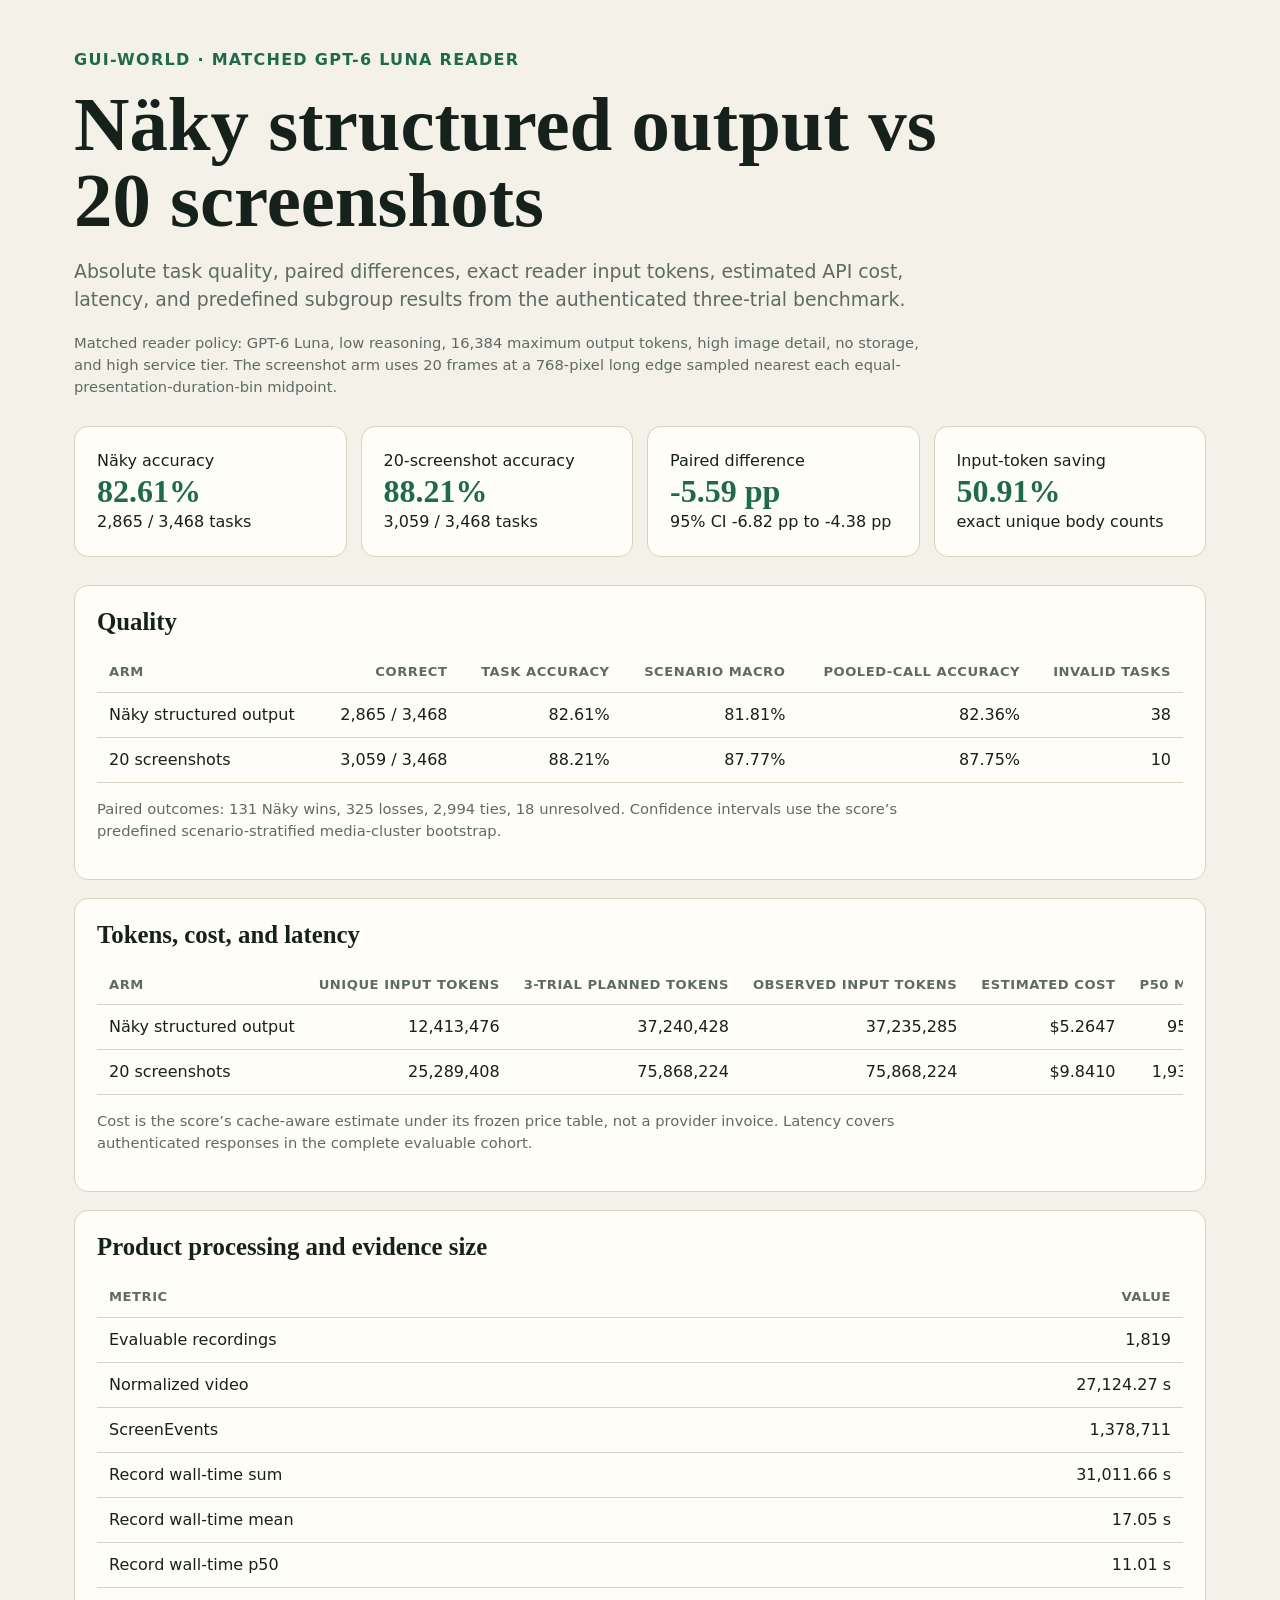
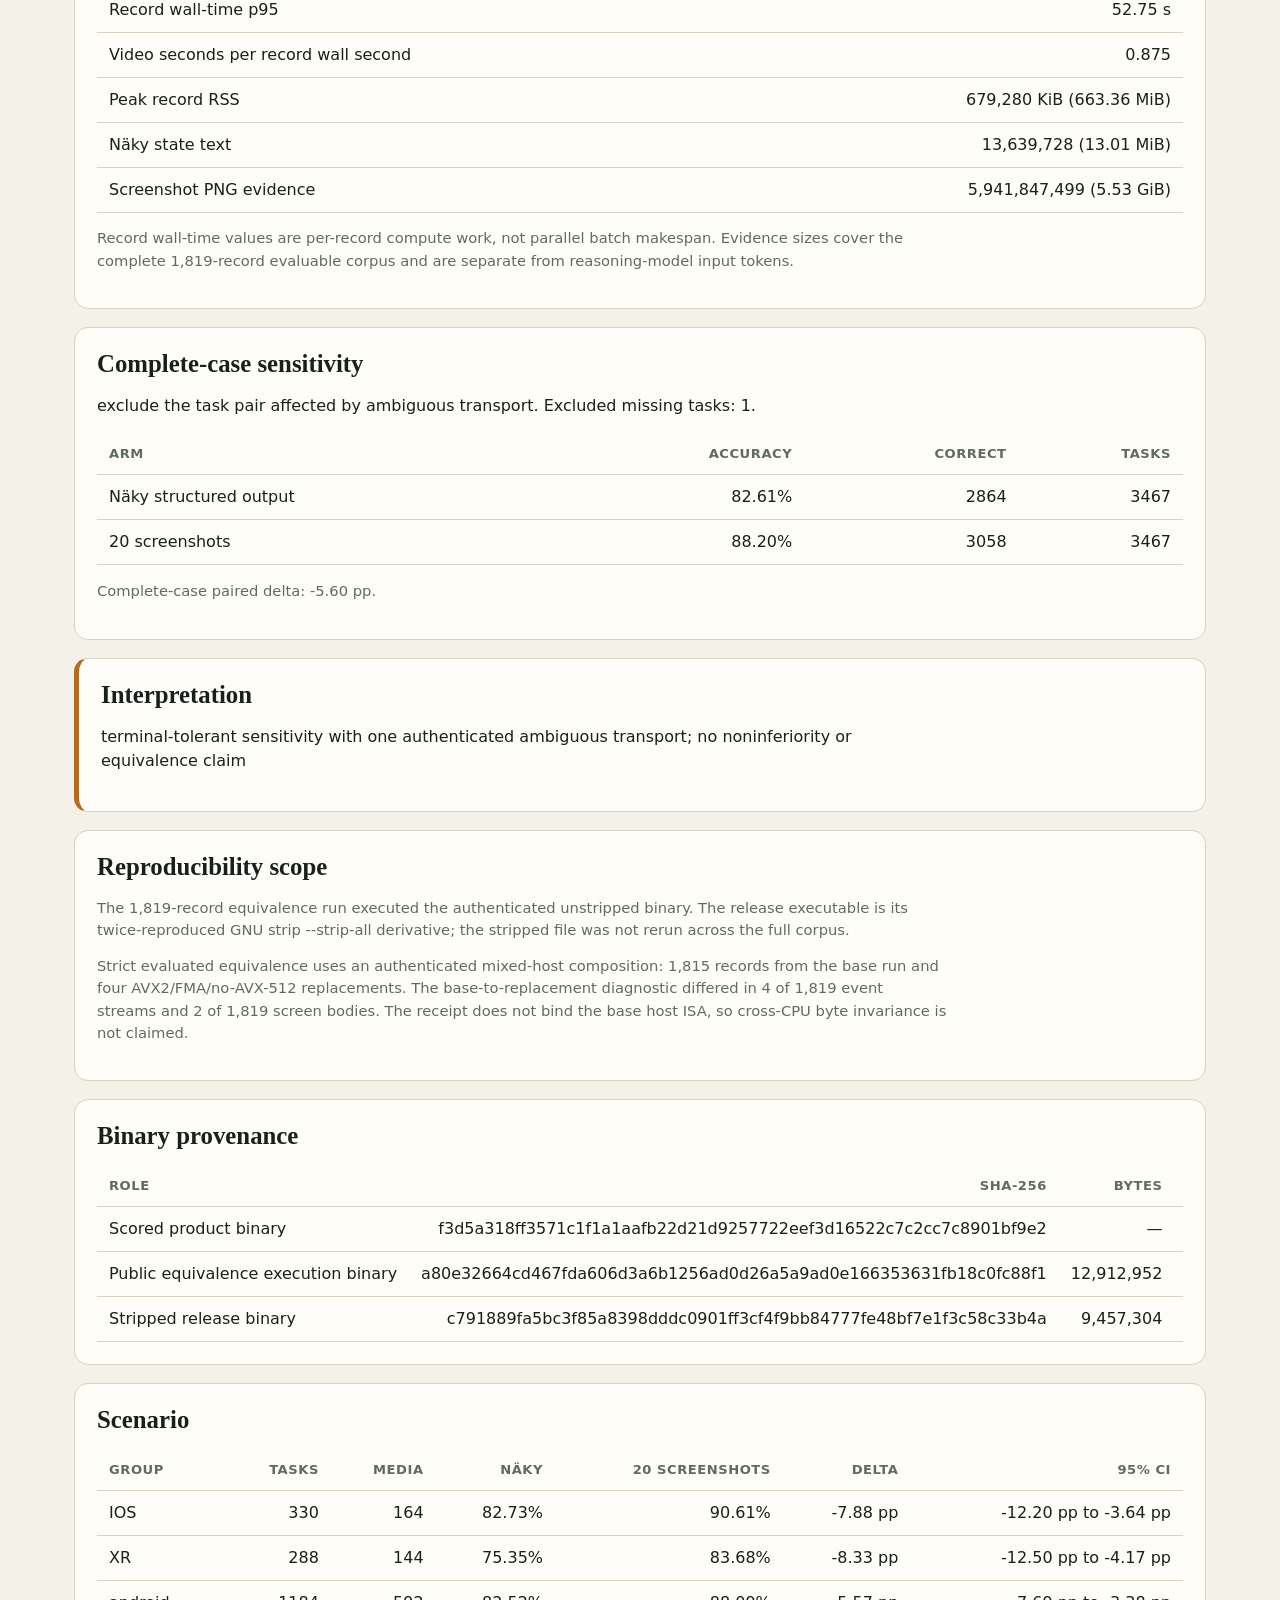
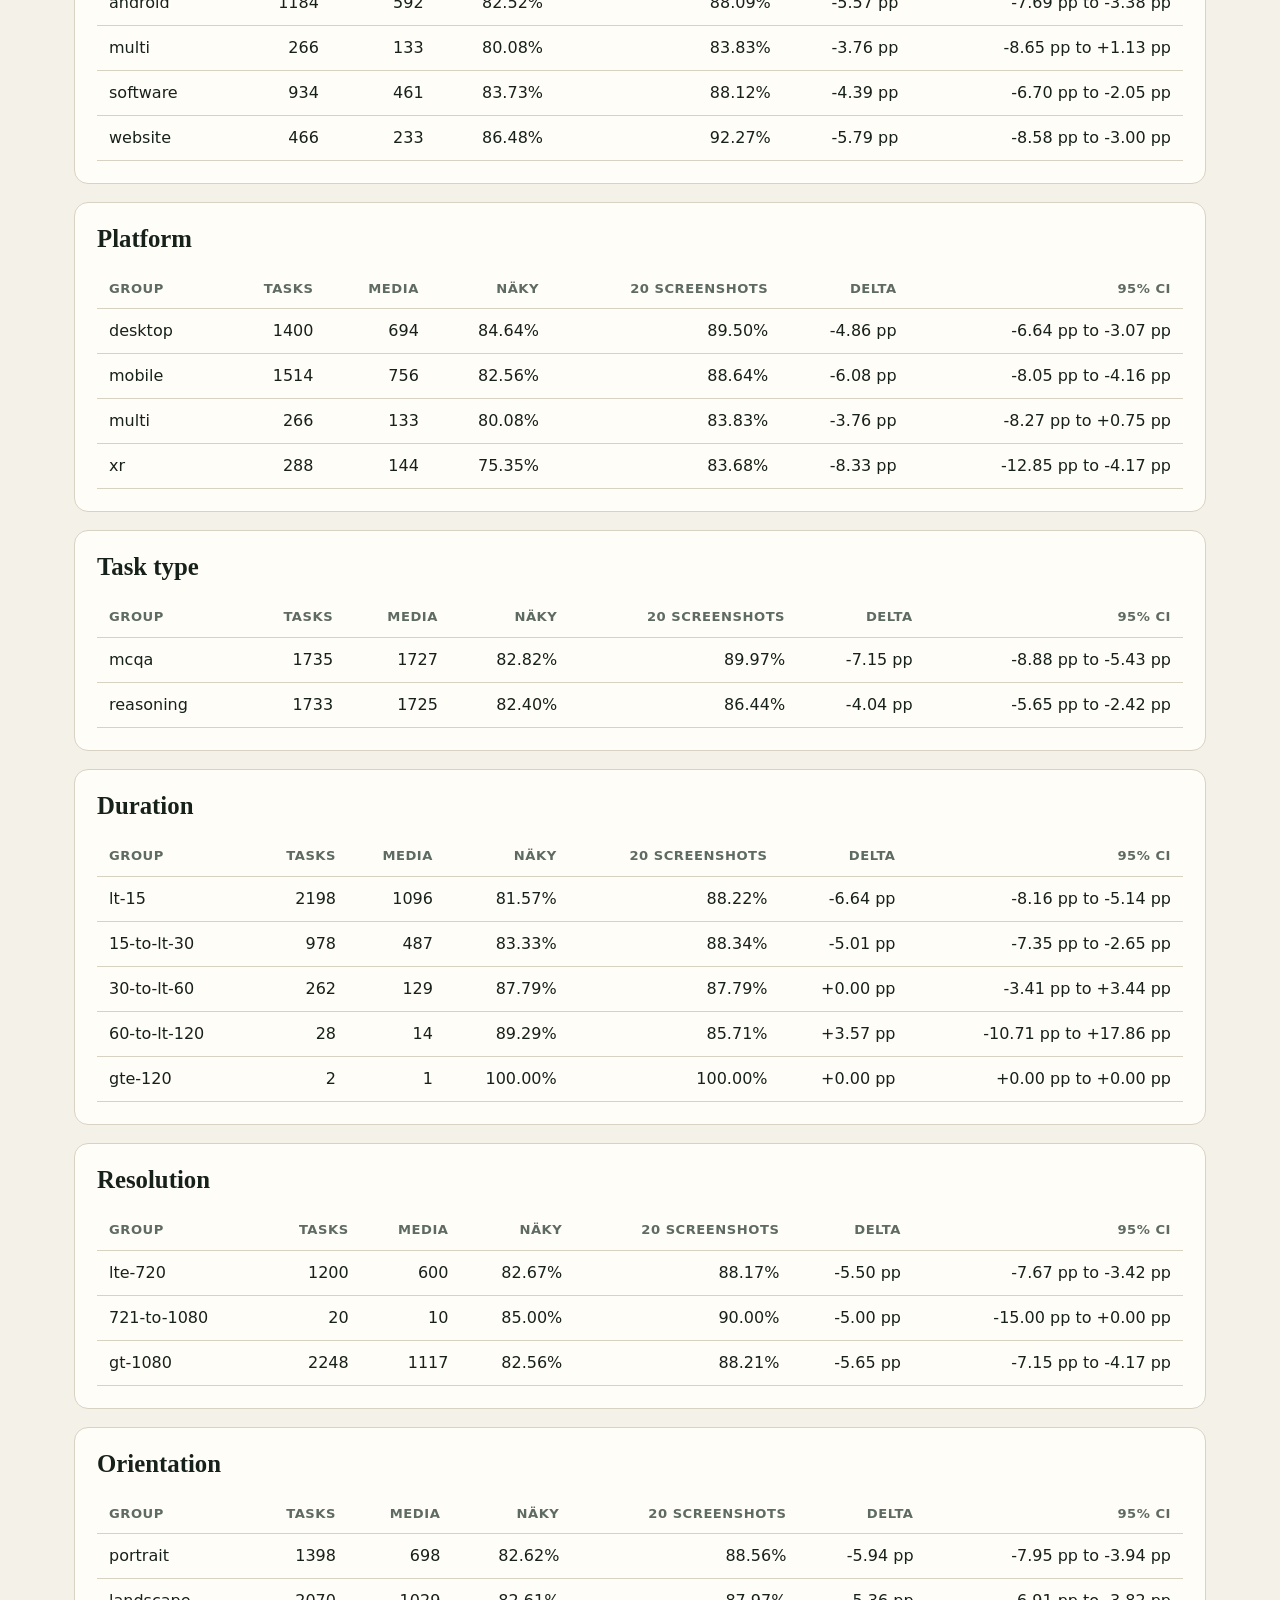
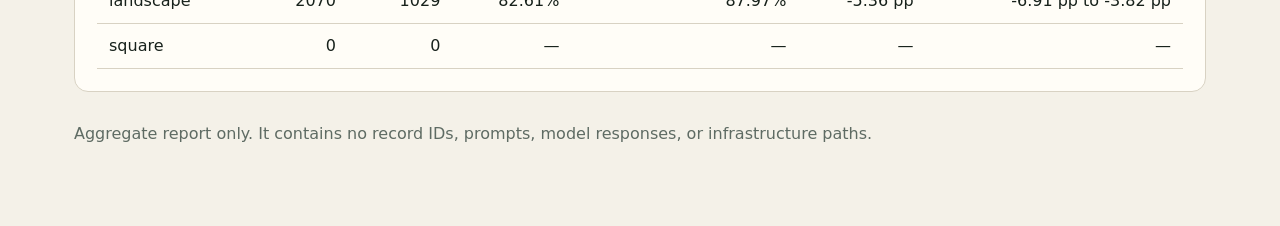
==== index.html @ df752c6a "Release Näky v0.1.0" ====
<!doctype html>
<html lang="en">
  <head>
    <meta charset="utf-8">
    <meta name="viewport" content="width=device-width, initial-scale=1">
    <meta http-equiv="refresh" content="0; url=evals/gui-world.html">
    <link rel="canonical" href="evals/gui-world.html">
    <title>Näky evaluation</title>
  </head>
  <body>
    <p><a href="evals/gui-world.html">Open the Näky evaluation comparison.</a></p>
  </body>
</html>
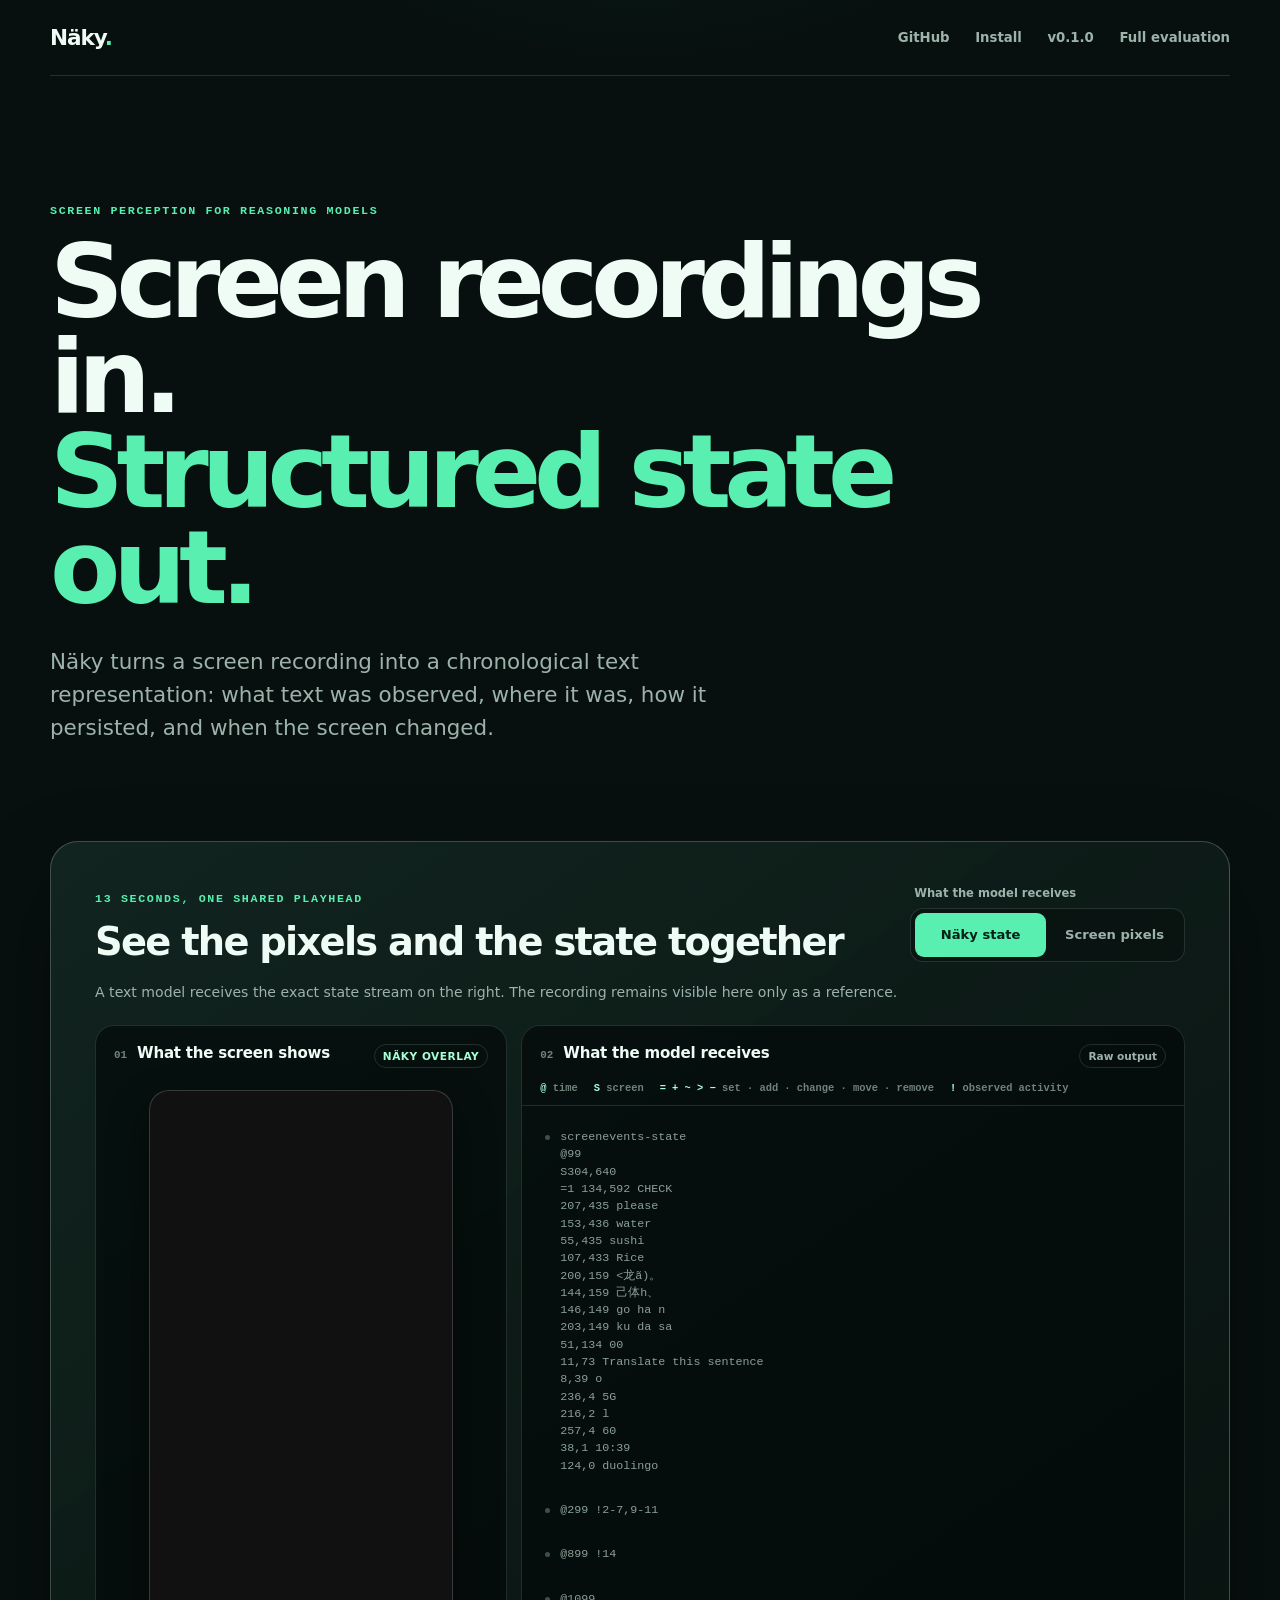
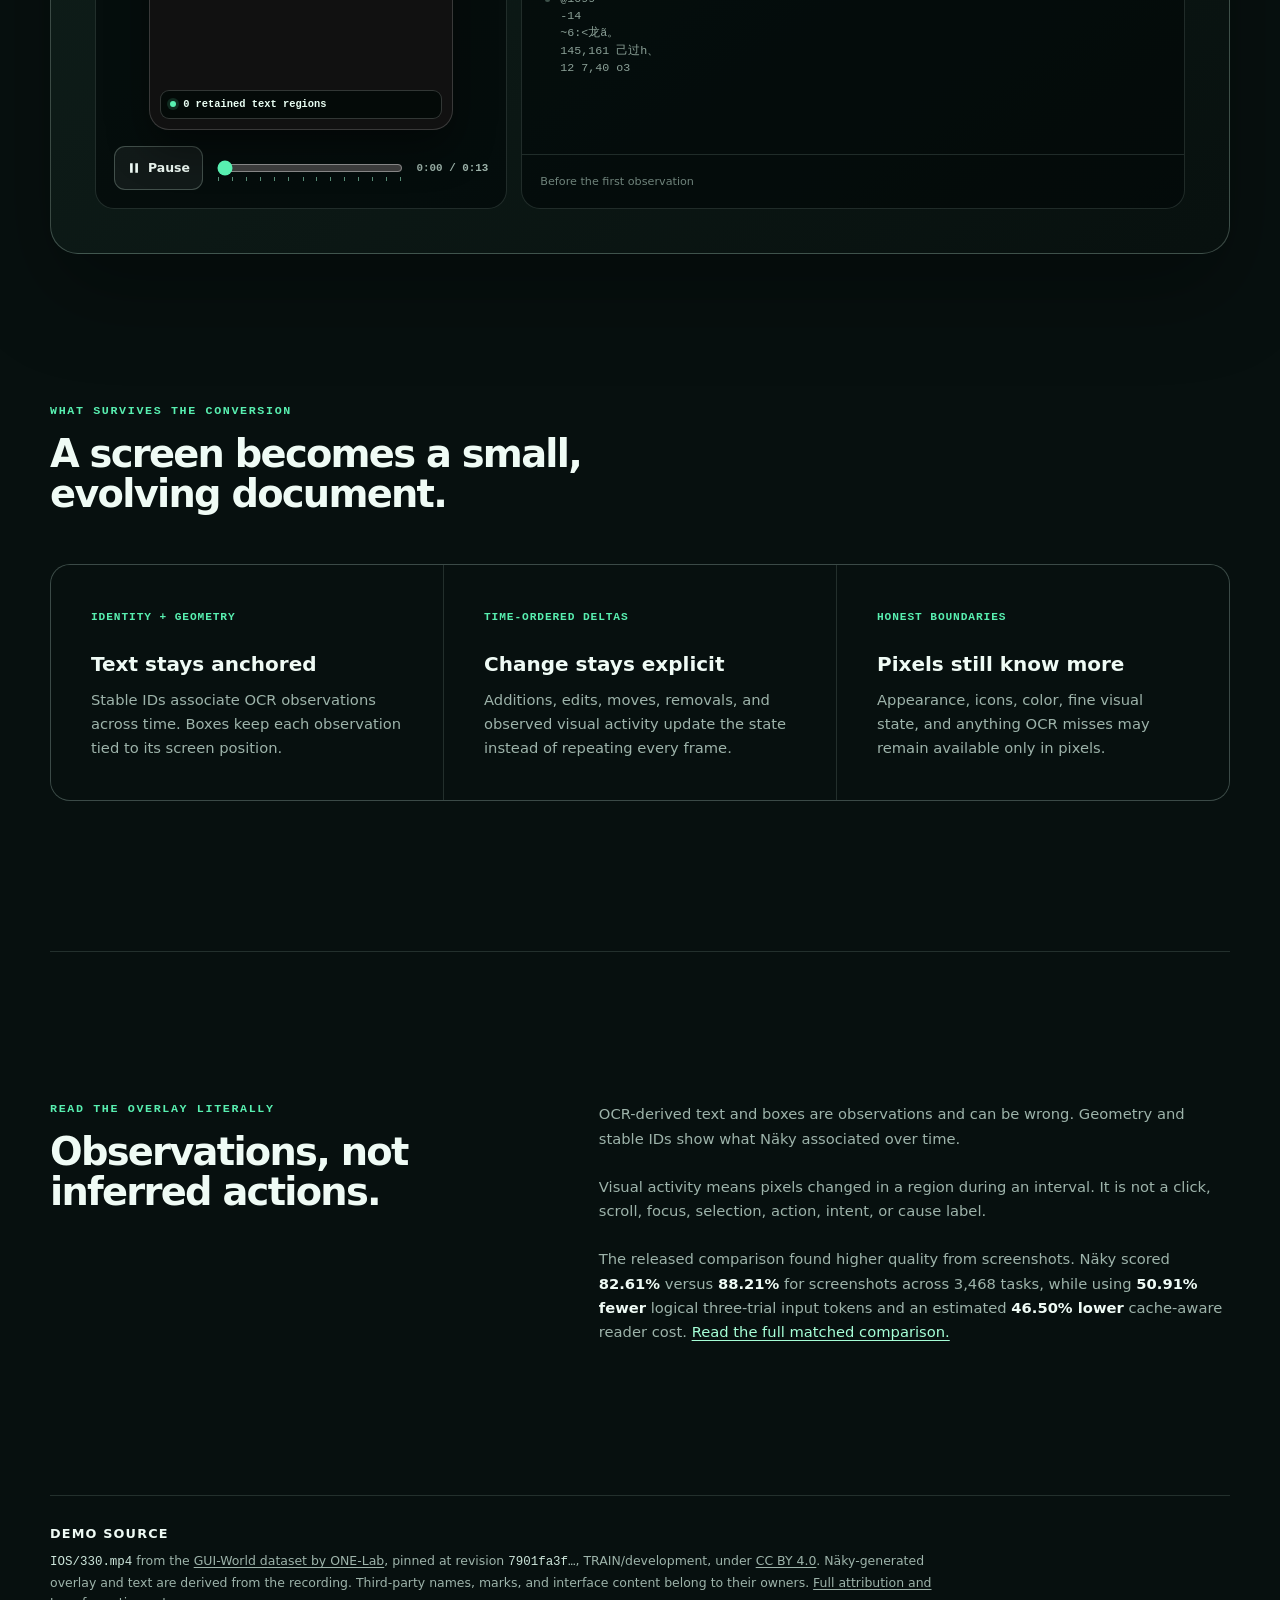
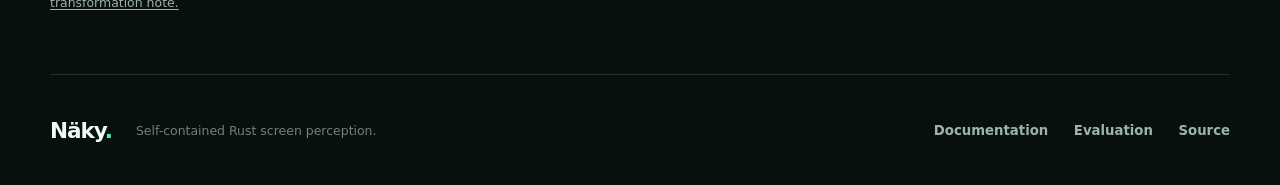
==== commit 40278d2d: "Add interactive Näky screen representation demo" ====
--- a/index.html
+++ b/index.html
@@ -3,11 +3,139 @@
   <head>
     <meta charset="utf-8">
     <meta name="viewport" content="width=device-width, initial-scale=1">
-    <meta http-equiv="refresh" content="0; url=evals/gui-world.html">
-    <link rel="canonical" href="evals/gui-world.html">
-    <title>Näky evaluation</title>
+    <meta name="description" content="See how Näky turns an AV1 screen recording into a compact, time-ordered screen state for reasoning models.">
+    <meta name="theme-color" content="#07100f">
+    <meta http-equiv="Content-Security-Policy" content="default-src 'self'; script-src 'self'; style-src 'self'; img-src 'self' data:; media-src 'self'; connect-src 'self'; object-src 'none'; base-uri 'none'; form-action 'none'">
+    <title>How Näky sees a screen recording</title>
+    <link rel="icon" href="assets/favicon.svg" type="image/svg+xml">
+    <link rel="stylesheet" href="assets/how-it-works.css">
+    <script type="module" src="assets/how-it-works.mjs"></script>
   </head>
   <body>
-    <p><a href="evals/gui-world.html">Open the Näky evaluation comparison.</a></p>
+    <header class="site-header">
+      <a class="wordmark" href="./" aria-label="Näky home">Näky<span aria-hidden="true">.</span></a>
+      <nav aria-label="Main navigation">
+        <a href="https://github.com/superlinked/naky">GitHub</a>
+        <a href="README.md#install">Install</a>
+        <a href="https://github.com/superlinked/naky/releases/tag/v0.1.0">v0.1.0</a>
+        <a href="evals/gui-world.html">Full evaluation</a>
+      </nav>
+    </header>
+
+    <main>
+      <section class="hero" aria-labelledby="page-title">
+        <p class="eyebrow">Screen perception for reasoning models</p>
+        <h1 id="page-title">Screen recordings in.<br><span>Structured state out.</span></h1>
+        <p class="lede">Näky turns a screen recording into a chronological text representation: what text was observed, where it was, how it persisted, and when the screen changed.</p>
+      </section>
+
+      <section class="demo-shell" aria-labelledby="demo-title">
+        <div class="demo-heading">
+          <div>
+            <p class="section-kicker">13 seconds, one shared playhead</p>
+            <h2 id="demo-title">See the pixels and the state together</h2>
+          </div>
+          <div class="mode-control">
+            <span id="mode-label">What the model receives</span>
+            <div class="segment" role="group" aria-labelledby="mode-label">
+              <button type="button" class="mode-button is-active" data-mode="state" aria-pressed="true">Näky state</button>
+              <button type="button" class="mode-button" data-mode="pixels" aria-pressed="false">Screen pixels</button>
+            </div>
+          </div>
+        </div>
+
+        <p id="mode-explanation" class="mode-explanation" aria-live="polite" aria-atomic="true">A text model receives the exact state stream on the right. The recording remains visible here only as a reference.</p>
+
+        <div class="comparison" data-mode="state">
+          <article class="screen-column" aria-labelledby="screen-title">
+            <div class="pane-title">
+              <div>
+                <span class="pane-number">01</span>
+                <h3 id="screen-title">What the screen shows</h3>
+              </div>
+              <span class="pane-tag" id="overlay-status">Näky overlay</span>
+            </div>
+            <div class="phone-stage" id="phone-stage">
+              <video id="demo-video" muted playsinline preload="auto" aria-label="A Duolingo lesson screen recording used to demonstrate Näky">
+                <source src="demo/ios-330.mp4" type="video/mp4">
+                Your browser cannot play the demo video. <a href="demo/ios-330.mp4">Download the MP4</a>.
+              </video>
+              <svg id="overlay" class="overlay" viewBox="0 0 304 640" preserveAspectRatio="none" aria-hidden="true"></svg>
+              <div class="screen-caption"><span class="status-dot" aria-hidden="true"></span><span id="moment-label">Loading authentic output…</span></div>
+            </div>
+            <div class="playback-controls">
+              <button id="play-button" class="play-button" type="button" aria-label="Play recording">
+                <svg viewBox="0 0 16 16" aria-hidden="true"><path class="play-icon" d="M4 2.7 13 8l-9 5.3Z"/><path class="pause-icon" d="M3.5 2.5h3v11h-3Zm6 0h3v11h-3Z"/></svg>
+                <span id="play-label">Play</span>
+              </button>
+              <div class="timeline-wrap">
+                <input id="timeline" type="range" min="0" max="13299" value="0" step="1" aria-label="Recording position">
+                <div id="marker-rail" class="marker-rail" aria-hidden="true"></div>
+              </div>
+              <output id="time-output" for="timeline">0:00 / 0:13</output>
+            </div>
+            <p id="video-error" class="asset-error" hidden>Video playback is unavailable, but the timeline and state stream remain inspectable. <a href="demo/ios-330.mp4">Download the source MP4.</a></p>
+          </article>
+
+          <article class="state-column" aria-labelledby="state-title">
+            <div class="pane-title state-title-row">
+              <div>
+                <span class="pane-number">02</span>
+                <h3 id="state-title">What the model receives</h3>
+              </div>
+              <a class="raw-link" href="demo/ios-330.screen.txt">Raw output</a>
+            </div>
+            <div class="grammar" aria-label="State syntax legend">
+              <span><b>@</b> time</span><span><b>S</b> screen</span><span><b>= + ~ &gt; −</b> set · add · change · move · remove</span><span><b>!</b> observed activity</span>
+            </div>
+            <div class="state-viewport-wrap">
+              <div id="state-viewport" class="state-viewport" tabindex="0" aria-label="Time-ordered Näky state stream"></div>
+              <div class="not-sent" aria-hidden="true"><strong>Not sent</strong><span>The screenshot reader receives sampled pixels instead.</span></div>
+            </div>
+            <div class="state-footer">
+              <span id="state-status" role="status">Loading state stream…</span>
+              <button id="follow-button" type="button" hidden>Follow playhead</button>
+            </div>
+          </article>
+        </div>
+
+        <noscript>
+          <p class="noscript">JavaScript synchronizes the recording, overlay, and text. You can still open the <a href="demo/ios-330.screen.txt">exact state stream</a>, <a href="demo/ios-330.events.ndjson">ScreenEvents</a>, or <a href="demo/ios-330.mp4">demo recording</a>.</p>
+        </noscript>
+      </section>
+
+      <section class="reading-guide" aria-labelledby="preserves-title">
+        <p class="section-kicker">What survives the conversion</p>
+        <h2 id="preserves-title">A screen becomes a small, evolving document.</h2>
+        <div class="fact-grid">
+          <article><span>Identity + geometry</span><h3>Text stays anchored</h3><p>Stable IDs associate OCR observations across time. Boxes keep each observation tied to its screen position.</p></article>
+          <article><span>Time-ordered deltas</span><h3>Change stays explicit</h3><p>Additions, edits, moves, removals, and observed visual activity update the state instead of repeating every frame.</p></article>
+          <article><span>Honest boundaries</span><h3>Pixels still know more</h3><p>Appearance, icons, color, fine visual state, and anything OCR misses may remain available only in pixels.</p></article>
+        </div>
+      </section>
+
+      <section class="limits" aria-labelledby="limits-title">
+        <div>
+          <p class="section-kicker">Read the overlay literally</p>
+          <h2 id="limits-title">Observations, not inferred actions.</h2>
+        </div>
+        <div class="limits-copy">
+          <p>OCR-derived text and boxes are observations and can be wrong. Geometry and stable IDs show what Näky associated over time.</p>
+          <p>Visual activity means pixels changed in a region during an interval. It is not a click, scroll, focus, selection, action, intent, or cause label.</p>
+          <p>The released comparison found higher quality from screenshots. Näky scored <strong>82.61%</strong> versus <strong>88.21%</strong> for screenshots across 3,468 tasks, while using <strong>50.91% fewer</strong> logical three-trial input tokens and an estimated <strong>46.50% lower</strong> cache-aware reader cost. <a href="evals/gui-world.html">Read the full matched comparison.</a></p>
+        </div>
+      </section>
+
+      <section class="attribution" aria-labelledby="source-title">
+        <h2 id="source-title">Demo source</h2>
+        <p><code>IOS/330.mp4</code> from the <a href="https://huggingface.co/datasets/ONE-Lab/GUI-World">GUI-World dataset by ONE-Lab</a>, pinned at revision <code>7901fa3f…</code>, TRAIN/development, under <a href="https://creativecommons.org/licenses/by/4.0/">CC BY 4.0</a>. Näky-generated overlay and text are derived from the recording. Third-party names, marks, and interface content belong to their owners. <a href="demo/ATTRIBUTION.md">Full attribution and transformation note.</a></p>
+      </section>
+    </main>
+
+    <footer>
+      <a class="wordmark" href="./">Näky<span aria-hidden="true">.</span></a>
+      <p>Self-contained Rust screen perception.</p>
+      <nav aria-label="Footer navigation"><a href="README.md">Documentation</a><a href="evals/gui-world.html">Evaluation</a><a href="https://github.com/superlinked/naky">Source</a></nav>
+    </footer>
   </body>
 </html>
--- a/assets/how-it-works.css
+++ b/assets/how-it-works.css
@@ -0,0 +1,405 @@
+:root {
+  color-scheme: dark;
+  --ink: #effbf5;
+  --muted: #9db3aa;
+  --dim: #6f837b;
+  --surface: #0c1715;
+  --surface-2: #101f1c;
+  --line: rgba(205, 239, 224, 0.14);
+  --line-strong: rgba(205, 239, 224, 0.25);
+  --mint: #58efb0;
+  --mint-soft: #a6ffd7;
+  --amber: #ffd36a;
+  --activity: #ff8d73;
+  --page: #07100f;
+  font-family: Inter, ui-sans-serif, system-ui, -apple-system, BlinkMacSystemFont, "Segoe UI", sans-serif;
+  font-synthesis: none;
+  text-rendering: optimizeLegibility;
+}
+
+* { box-sizing: border-box; }
+html { scroll-behavior: smooth; }
+body {
+  margin: 0;
+  color: var(--ink);
+  background:
+    radial-gradient(circle at 50% -15%, rgba(46, 179, 125, 0.18), transparent 36rem),
+    var(--page);
+  min-width: 320px;
+}
+a { color: inherit; text-underline-offset: 0.2em; }
+button, input { font: inherit; }
+button { color: inherit; }
+
+.site-header,
+main,
+footer {
+  width: min(1180px, calc(100% - 40px));
+  margin-inline: auto;
+}
+
+.site-header {
+  min-height: 76px;
+  display: flex;
+  align-items: center;
+  justify-content: space-between;
+  border-bottom: 1px solid var(--line);
+}
+.wordmark {
+  color: var(--ink);
+  font-size: 1.35rem;
+  font-weight: 760;
+  letter-spacing: -0.05em;
+  text-decoration: none;
+}
+.wordmark span { color: var(--mint); }
+.site-header nav, footer nav { display: flex; gap: clamp(14px, 2vw, 30px); align-items: center; }
+.site-header nav a, footer nav a, .raw-link {
+  color: var(--muted);
+  font-size: 0.83rem;
+  font-weight: 620;
+  text-decoration: none;
+}
+.site-header nav a:hover, footer nav a:hover, .raw-link:hover { color: var(--mint-soft); }
+
+.hero {
+  padding: clamp(70px, 10vw, 132px) 0 clamp(56px, 8vw, 96px);
+  max-width: 940px;
+}
+.eyebrow, .section-kicker {
+  margin: 0 0 16px;
+  color: var(--mint);
+  font: 700 0.73rem/1.2 ui-monospace, SFMono-Regular, Menlo, Consolas, monospace;
+  letter-spacing: 0.14em;
+  text-transform: uppercase;
+}
+h1, h2, h3, p { margin-top: 0; }
+h1 {
+  margin-bottom: 30px;
+  font-size: clamp(3rem, 8vw, 6.8rem);
+  line-height: 0.93;
+  letter-spacing: -0.07em;
+  font-weight: 760;
+}
+h1 span { color: var(--mint); }
+.lede {
+  max-width: 680px;
+  margin-bottom: 0;
+  color: var(--muted);
+  font-size: clamp(1.05rem, 2vw, 1.34rem);
+  line-height: 1.55;
+}
+
+.demo-shell {
+  padding: clamp(24px, 4vw, 44px);
+  border: 1px solid var(--line-strong);
+  border-radius: 28px;
+  background: linear-gradient(145deg, rgba(19, 38, 33, 0.92), rgba(8, 17, 15, 0.98));
+  box-shadow: 0 38px 90px rgba(0, 0, 0, 0.32);
+}
+.demo-heading {
+  display: flex;
+  gap: 28px;
+  justify-content: space-between;
+  align-items: end;
+}
+.demo-heading h2, .reading-guide > h2, .limits h2 {
+  margin-bottom: 0;
+  font-size: clamp(1.65rem, 3vw, 2.8rem);
+  line-height: 1.04;
+  letter-spacing: -0.045em;
+}
+.mode-control { flex: 0 0 auto; }
+.mode-control > span {
+  display: block;
+  margin: 0 0 8px 4px;
+  color: var(--muted);
+  font-size: 0.72rem;
+  font-weight: 680;
+}
+.segment {
+  display: grid;
+  grid-template-columns: 1fr 1fr;
+  gap: 3px;
+  padding: 4px;
+  border: 1px solid var(--line);
+  border-radius: 13px;
+  background: rgba(0, 0, 0, 0.24);
+}
+.mode-button {
+  min-height: 44px;
+  padding: 0 16px;
+  border: 0;
+  border-radius: 9px;
+  background: transparent;
+  color: var(--muted);
+  cursor: pointer;
+  font-size: 0.82rem;
+  font-weight: 700;
+}
+.mode-button.is-active { background: var(--mint); color: #062016; }
+.mode-explanation {
+  min-height: 23px;
+  margin: 22px 0 18px;
+  color: var(--muted);
+  font-size: 0.88rem;
+}
+
+.comparison {
+  display: grid;
+  grid-template-columns: minmax(330px, 0.82fr) minmax(440px, 1.32fr);
+  gap: 14px;
+}
+.screen-column, .state-column {
+  min-width: 0;
+  border: 1px solid var(--line);
+  border-radius: 19px;
+  background: rgba(3, 9, 8, 0.65);
+  overflow: hidden;
+}
+.screen-column { padding: 18px; }
+.state-column { display: flex; flex-direction: column; }
+.pane-title {
+  min-height: 46px;
+  display: flex;
+  align-items: start;
+  justify-content: space-between;
+  gap: 14px;
+}
+.pane-title > div { display: flex; align-items: baseline; gap: 10px; min-width: 0; }
+.pane-title h3 { margin: 0; font-size: 0.94rem; letter-spacing: -0.015em; }
+.pane-number { color: var(--dim); font: 600 0.68rem ui-monospace, SFMono-Regular, Menlo, monospace; }
+.pane-tag, .raw-link {
+  flex: 0 0 auto;
+  padding: 5px 8px;
+  border: 1px solid var(--line);
+  border-radius: 999px;
+  color: var(--mint-soft);
+  font-size: 0.66rem;
+  font-weight: 720;
+  text-transform: uppercase;
+  letter-spacing: 0.05em;
+}
+.raw-link { color: var(--muted); text-transform: none; letter-spacing: 0; }
+.state-title-row { padding: 18px 18px 0; }
+
+.phone-stage {
+  position: relative;
+  width: min(100%, 304px);
+  aspect-ratio: 304 / 640;
+  margin-inline: auto;
+  overflow: hidden;
+  border: 1px solid rgba(255, 255, 255, 0.17);
+  border-radius: 20px;
+  background: #111;
+  box-shadow: 0 18px 42px rgba(0, 0, 0, 0.42);
+}
+.phone-stage video, .overlay { position: absolute; inset: 0; width: 100%; height: 100%; }
+.phone-stage video { display: block; object-fit: fill; }
+.overlay { pointer-events: none; overflow: visible; }
+.overlay .element-box {
+  fill: rgba(88, 239, 176, 0.025);
+  stroke: rgba(88, 239, 176, 0.68);
+  stroke-width: 1;
+  vector-effect: non-scaling-stroke;
+}
+.overlay .element-box.is-changed { fill: rgba(255, 211, 106, 0.12); stroke: var(--amber); stroke-width: 1.8; }
+.overlay .activity-box { fill: rgba(255, 141, 115, 0.1); stroke: var(--activity); stroke-width: 2; stroke-dasharray: 4 3; vector-effect: non-scaling-stroke; }
+.overlay .overlay-label rect { fill: rgba(4, 13, 10, 0.94); stroke: var(--amber); stroke-width: 0.6; }
+.overlay .overlay-label text { fill: #fff3c8; font: 600 7px ui-monospace, SFMono-Regular, Menlo, monospace; }
+.screen-caption {
+  position: absolute;
+  left: 10px;
+  right: 10px;
+  bottom: 10px;
+  display: flex;
+  align-items: center;
+  gap: 7px;
+  padding: 7px 9px;
+  border: 1px solid rgba(255,255,255,0.18);
+  border-radius: 9px;
+  background: rgba(3, 10, 8, 0.84);
+  backdrop-filter: blur(8px);
+  color: #eafff4;
+  font: 600 0.65rem/1.25 ui-monospace, SFMono-Regular, Menlo, monospace;
+}
+.status-dot { width: 6px; height: 6px; border-radius: 50%; background: var(--mint); box-shadow: 0 0 0 3px rgba(88,239,176,.14); }
+
+.playback-controls {
+  display: grid;
+  grid-template-columns: auto 1fr auto;
+  align-items: center;
+  gap: 12px;
+  margin-top: 16px;
+}
+.play-button, #follow-button {
+  min-height: 44px;
+  border: 1px solid var(--line-strong);
+  border-radius: 11px;
+  background: rgba(255,255,255,.055);
+  cursor: pointer;
+  font-size: 0.78rem;
+  font-weight: 700;
+}
+.play-button { display: inline-flex; align-items: center; gap: 7px; padding: 0 12px; }
+.play-button svg { width: 14px; height: 14px; fill: currentColor; }
+.play-button .pause-icon { display: none; }
+.play-button.is-playing .play-icon { display: none; }
+.play-button.is-playing .pause-icon { display: block; }
+.timeline-wrap { position: relative; display: flex; align-items: center; min-width: 0; }
+#timeline { width: 100%; accent-color: var(--mint); cursor: pointer; }
+.marker-rail { position: absolute; inset: auto 2px -3px; height: 4px; pointer-events: none; }
+.marker-rail i { position: absolute; width: 1px; height: 4px; background: rgba(166,255,215,.52); }
+#time-output { color: var(--muted); font: 600 0.68rem ui-monospace, SFMono-Regular, Menlo, monospace; white-space: nowrap; }
+.asset-error, .noscript { margin: 14px 0 0; padding: 12px; border-radius: 10px; background: rgba(255, 141, 115, .1); color: #ffd7cf; font-size: .8rem; line-height: 1.5; }
+
+.grammar {
+  display: flex;
+  flex-wrap: wrap;
+  gap: 6px 16px;
+  padding: 10px 18px;
+  border-bottom: 1px solid var(--line);
+  color: var(--dim);
+  font: 600 0.65rem/1.3 ui-monospace, SFMono-Regular, Menlo, monospace;
+}
+.grammar b { color: var(--mint-soft); }
+.state-viewport-wrap { position: relative; flex: 1; min-height: 0; }
+.state-viewport {
+  height: 578px;
+  overflow: auto;
+  padding: 12px 12px 50vh;
+  scrollbar-color: rgba(88,239,176,.34) transparent;
+  scrollbar-width: thin;
+  overscroll-behavior: contain;
+}
+.state-block {
+  position: relative;
+  margin: 0 0 5px;
+  padding: 10px 12px 10px 25px;
+  border: 1px solid transparent;
+  border-radius: 9px;
+  color: #8ba097;
+  background: transparent;
+  font: 500 0.73rem/1.48 ui-monospace, SFMono-Regular, Menlo, Consolas, monospace;
+  white-space: pre-wrap;
+  word-break: break-word;
+  transition: color 150ms ease, background 150ms ease, border-color 150ms ease;
+}
+.state-block::before { content: ""; position: absolute; left: 10px; top: 16px; width: 5px; height: 5px; border-radius: 50%; background: #3d514a; }
+.state-block.is-past { color: #b8c9c1; }
+.state-block.is-current { color: #effff7; border-color: rgba(88,239,176,.35); background: rgba(88,239,176,.085); }
+.state-block.is-current::before { background: var(--mint); box-shadow: 0 0 0 4px rgba(88,239,176,.12); }
+.state-footer {
+  min-height: 54px;
+  display: flex;
+  align-items: center;
+  justify-content: space-between;
+  gap: 12px;
+  padding: 7px 18px;
+  border-top: 1px solid var(--line);
+  color: var(--dim);
+  font-size: 0.7rem;
+}
+#follow-button { min-height: 36px; padding: 0 12px; color: var(--mint-soft); }
+.not-sent {
+  position: absolute;
+  inset: 0;
+  z-index: 2;
+  display: grid;
+  place-content: center;
+  gap: 6px;
+  padding: 28px;
+  text-align: center;
+  background: rgba(6, 14, 12, 0.91);
+  opacity: 0;
+  pointer-events: none;
+  transition: opacity 160ms ease;
+}
+.not-sent strong { font-size: 1.05rem; }
+.not-sent span { max-width: 280px; color: var(--muted); font-size: 0.82rem; line-height: 1.5; }
+.comparison[data-mode="pixels"] .overlay { opacity: 0; }
+.comparison[data-mode="pixels"] .not-sent { opacity: 1; }
+.comparison[data-mode="pixels"] .pane-tag { color: var(--muted); }
+
+.reading-guide, .limits { padding: clamp(88px, 12vw, 150px) 0; }
+.reading-guide > h2 { max-width: 620px; }
+.fact-grid {
+  display: grid;
+  grid-template-columns: repeat(3, 1fr);
+  gap: 1px;
+  margin-top: 50px;
+  background: var(--line);
+  border: 1px solid var(--line);
+  border-radius: 20px;
+  overflow: hidden;
+}
+.fact-grid article { padding: clamp(24px, 3.5vw, 40px); background: var(--page); }
+.fact-grid article > span { color: var(--mint); font: 650 .7rem ui-monospace, SFMono-Regular, Menlo, monospace; text-transform: uppercase; letter-spacing: .08em; }
+.fact-grid h3 { margin: 28px 0 12px; font-size: 1.25rem; }
+.fact-grid p, .limits-copy p, .attribution p { margin-bottom: 0; color: var(--muted); font-size: .92rem; line-height: 1.65; }
+.limits { display: grid; grid-template-columns: minmax(260px, .8fr) minmax(400px, 1.2fr); gap: clamp(50px, 10vw, 130px); border-top: 1px solid var(--line); }
+.limits-copy { display: grid; gap: 24px; }
+.limits-copy strong { color: var(--ink); }
+.limits-copy a { color: var(--mint-soft); }
+.attribution { padding: 30px 0 60px; border-top: 1px solid var(--line); }
+.attribution h2 { font-size: .8rem; text-transform: uppercase; letter-spacing: .09em; }
+.attribution p { max-width: 900px; font-size: .78rem; }
+.attribution code { color: #cde6db; }
+
+footer {
+  min-height: 112px;
+  display: grid;
+  grid-template-columns: auto 1fr auto;
+  gap: 24px;
+  align-items: center;
+  border-top: 1px solid var(--line);
+}
+footer p { margin: 0; color: var(--dim); font-size: .78rem; }
+
+button:focus-visible, a:focus-visible, input:focus-visible, .state-viewport:focus-visible {
+  outline: 3px solid var(--amber);
+  outline-offset: 3px;
+}
+
+@media (max-width: 900px) {
+  .site-header nav a:nth-child(3) { display: none; }
+  .demo-heading { align-items: stretch; flex-direction: column; }
+  .mode-control { align-self: start; }
+  .comparison { grid-template-columns: 1fr; }
+  .phone-stage { max-height: 68vh; width: auto; }
+  .state-viewport { height: min(60vh, 510px); }
+  .fact-grid { grid-template-columns: 1fr; }
+  .limits { grid-template-columns: 1fr; }
+}
+
+@media (max-width: 600px) {
+  .site-header, main, footer { width: min(100% - 24px, 1180px); }
+  .site-header { min-height: 66px; }
+  .site-header nav { gap: 14px; }
+  .site-header nav a { font-size: .75rem; }
+  .site-header nav a:first-child { display: none; }
+  .hero { padding-top: 58px; }
+  h1 { font-size: clamp(2.65rem, 14vw, 4.2rem); }
+  .demo-shell { padding: 14px; border-radius: 20px; }
+  .demo-heading { padding: 9px 6px 0; }
+  .mode-control { width: 100%; }
+  .segment { width: 100%; }
+  .mode-button { padding-inline: 8px; }
+  .mode-explanation { margin-inline: 6px; }
+  .screen-column { padding: 12px; }
+  .phone-stage { max-height: 62vh; max-width: 100%; }
+  .playback-controls { grid-template-columns: auto 1fr; }
+  #time-output { grid-column: 1 / -1; justify-self: end; margin-top: -6px; }
+  .grammar { padding-inline: 12px; }
+  .state-title-row { padding-inline: 12px; }
+  .state-viewport { height: 430px; padding-inline: 7px; }
+  .state-block { font-size: .69rem; }
+  .reading-guide, .limits { padding-block: 90px; }
+  footer { grid-template-columns: auto 1fr; }
+  footer nav { grid-column: 1 / -1; padding-bottom: 24px; }
+}
+
+@media (prefers-reduced-motion: reduce) {
+  html { scroll-behavior: auto; }
+  *, *::before, *::after { scroll-behavior: auto !important; transition-duration: 0.01ms !important; animation-duration: 0.01ms !important; }
+}
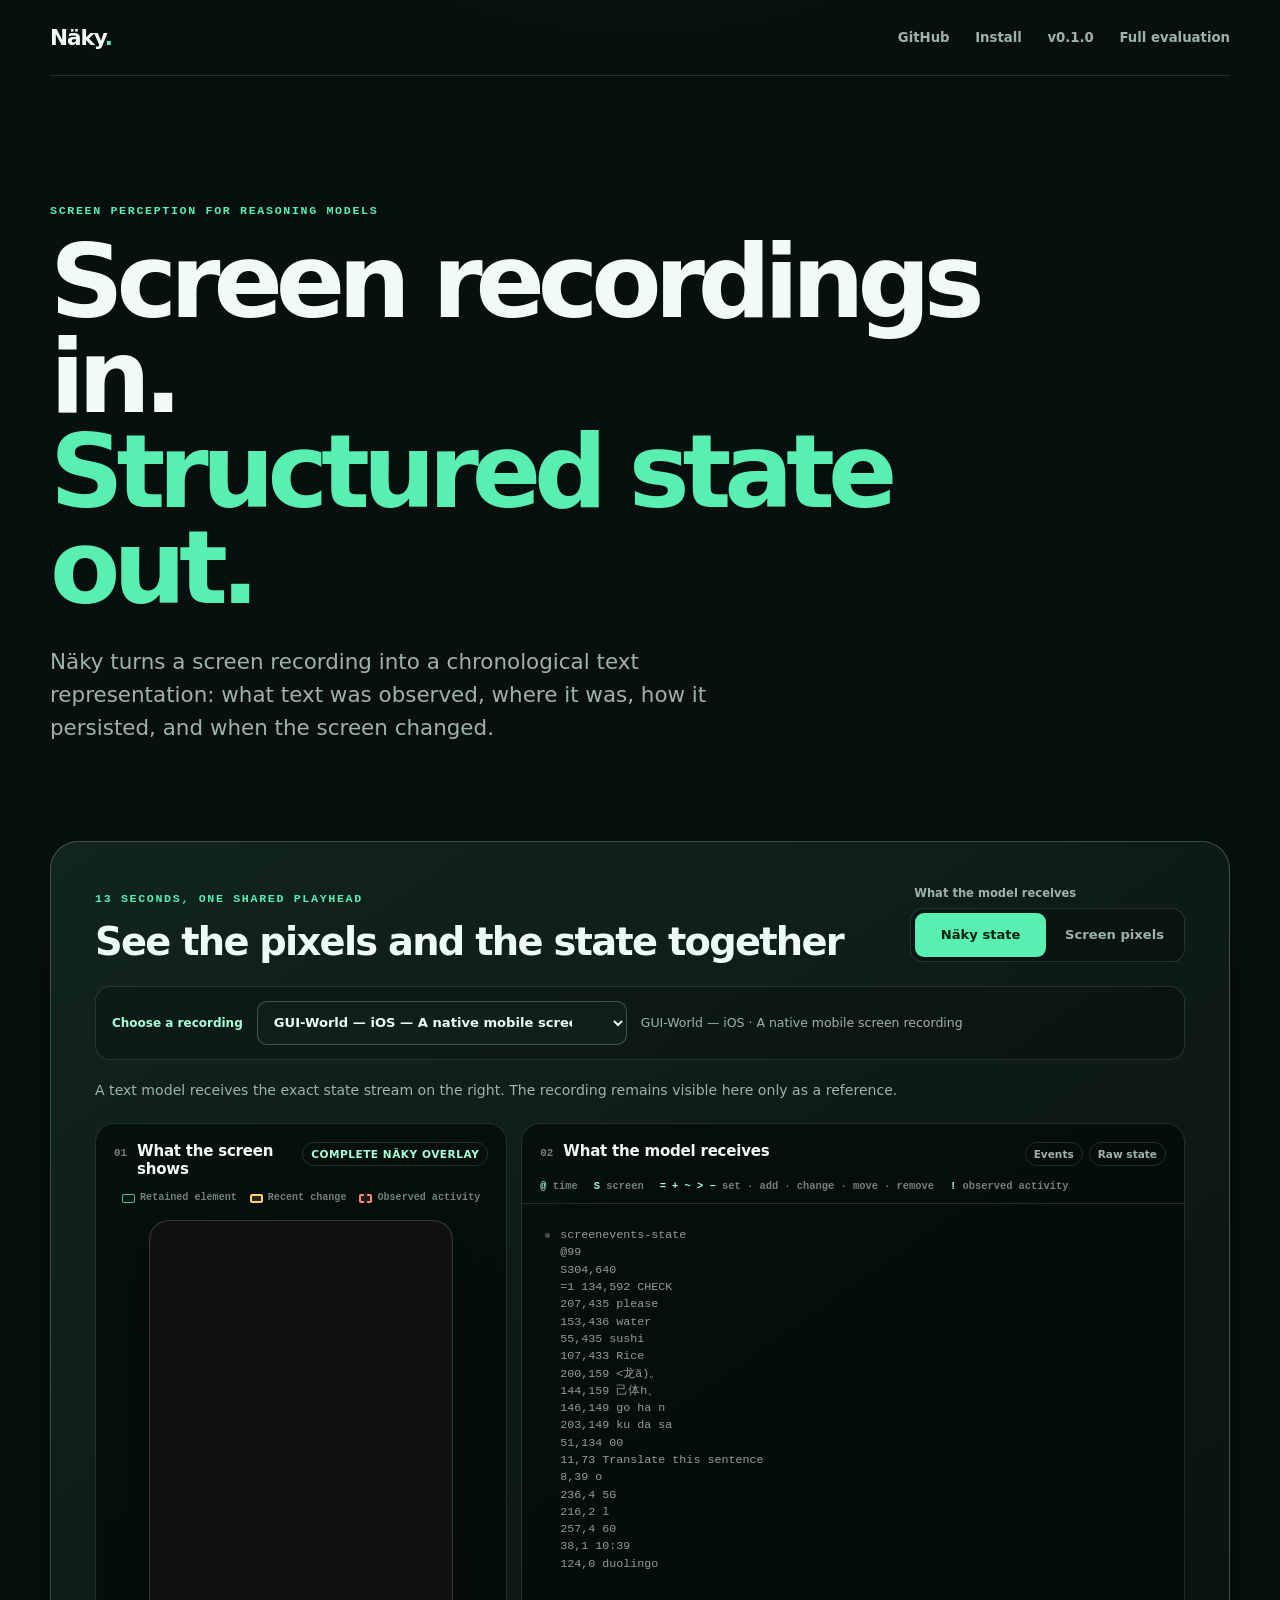
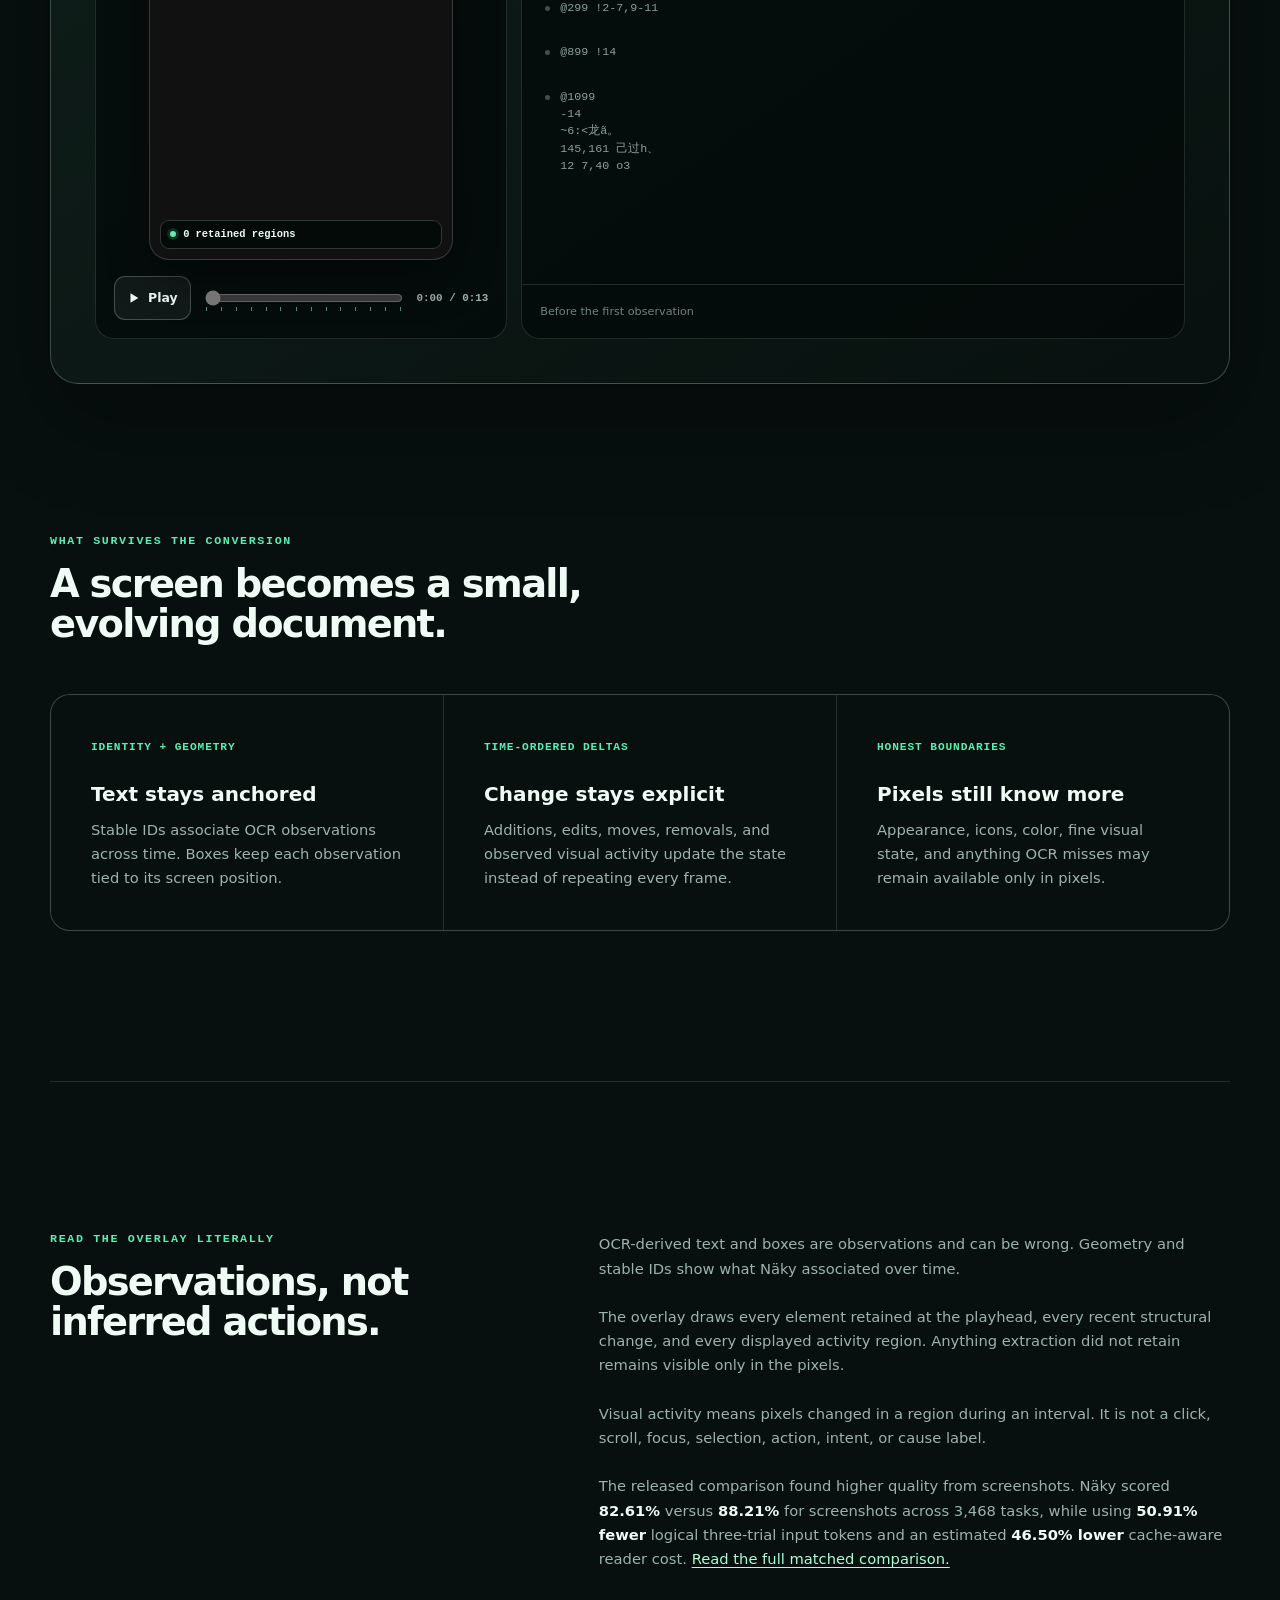
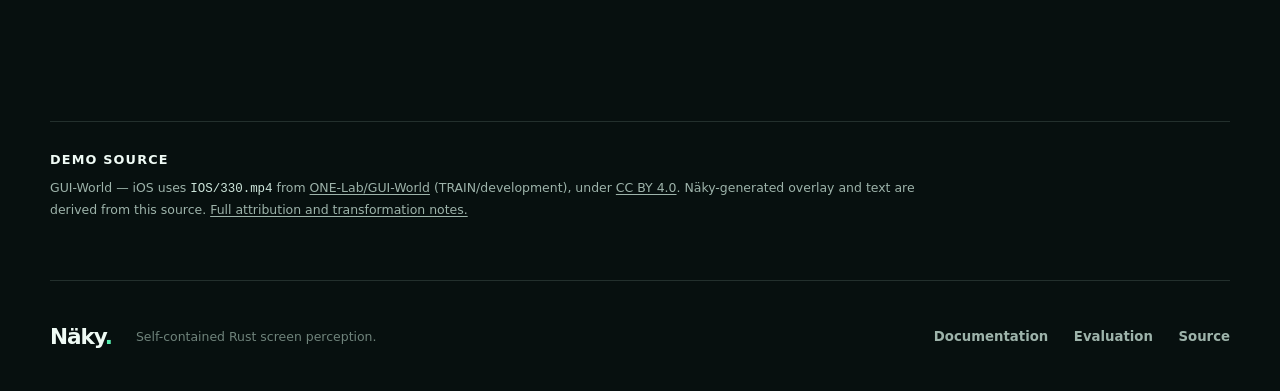
==== commit 293decf6: "Expand ScreenEvents demo gallery" ====
--- a/index.html
+++ b/index.html
@@ -32,7 +32,7 @@
       <section class="demo-shell" aria-labelledby="demo-title">
         <div class="demo-heading">
           <div>
-            <p class="section-kicker">13 seconds, one shared playhead</p>
+            <p class="section-kicker" id="demo-kicker">Loading recording, one shared playhead</p>
             <h2 id="demo-title">See the pixels and the state together</h2>
           </div>
           <div class="mode-control">
@@ -44,6 +44,14 @@
           </div>
         </div>
 
+        <div class="recording-picker">
+          <label for="recording-select">Choose a recording</label>
+          <select id="recording-select" aria-describedby="recording-summary" disabled>
+            <option>Loading recordings…</option>
+          </select>
+          <p id="recording-summary" role="status" aria-live="polite" aria-atomic="true">Loading the public recording gallery…</p>
+        </div>
+
         <p id="mode-explanation" class="mode-explanation" aria-live="polite" aria-atomic="true">A text model receives the exact state stream on the right. The recording remains visible here only as a reference.</p>
 
         <div class="comparison" data-mode="state">
@@ -53,12 +61,16 @@
                 <span class="pane-number">01</span>
                 <h3 id="screen-title">What the screen shows</h3>
               </div>
-              <span class="pane-tag" id="overlay-status">Näky overlay</span>
+              <span class="pane-tag" id="overlay-status">Complete Näky overlay</span>
+            </div>
+            <div class="overlay-legend" aria-label="Overlay legend">
+              <span><i class="legend-retained" aria-hidden="true"></i>Retained element</span>
+              <span><i class="legend-change" aria-hidden="true"></i>Recent change</span>
+              <span><i class="legend-activity" aria-hidden="true"></i>Observed activity</span>
             </div>
             <div class="phone-stage" id="phone-stage">
-              <video id="demo-video" muted playsinline preload="auto" aria-label="A Duolingo lesson screen recording used to demonstrate Näky">
-                <source src="demo/ios-330.mp4" type="video/mp4">
-                Your browser cannot play the demo video. <a href="demo/ios-330.mp4">Download the MP4</a>.
+              <video id="demo-video" muted playsinline preload="auto" aria-label="Screen recording used to demonstrate Näky">
+                Your browser cannot play the selected demo video. <a id="video-fallback-download" href="demo/ios-330.mp4">Download the MP4</a>.
               </video>
               <svg id="overlay" class="overlay" viewBox="0 0 304 640" preserveAspectRatio="none" aria-hidden="true"></svg>
               <div class="screen-caption"><span class="status-dot" aria-hidden="true"></span><span id="moment-label">Loading authentic output…</span></div>
@@ -69,12 +81,12 @@
                 <span id="play-label">Play</span>
               </button>
               <div class="timeline-wrap">
-                <input id="timeline" type="range" min="0" max="13299" value="0" step="1" aria-label="Recording position">
+                <input id="timeline" type="range" min="0" max="13299" value="0" step="1" aria-label="Recording position" disabled>
                 <div id="marker-rail" class="marker-rail" aria-hidden="true"></div>
               </div>
               <output id="time-output" for="timeline">0:00 / 0:13</output>
             </div>
-            <p id="video-error" class="asset-error" hidden>Video playback is unavailable, but the timeline and state stream remain inspectable. <a href="demo/ios-330.mp4">Download the source MP4.</a></p>
+            <p id="video-error" class="asset-error" hidden>Video playback is unavailable, but the timeline and state stream remain inspectable. <a id="video-download" href="demo/ios-330.mp4">Download the selected source MP4.</a></p>
           </article>
 
           <article class="state-column" aria-labelledby="state-title">
@@ -83,7 +95,7 @@
                 <span class="pane-number">02</span>
                 <h3 id="state-title">What the model receives</h3>
               </div>
-              <a class="raw-link" href="demo/ios-330.screen.txt">Raw output</a>
+              <span class="raw-links"><a class="raw-link" id="raw-events-link" href="demo/ios-330.events.ndjson">Events</a><a class="raw-link" id="raw-state-link" href="demo/ios-330.screen.txt">Raw state</a></span>
             </div>
             <div class="grammar" aria-label="State syntax legend">
               <span><b>@</b> time</span><span><b>S</b> screen</span><span><b>= + ~ &gt; −</b> set · add · change · move · remove</span><span><b>!</b> observed activity</span>
@@ -100,7 +112,7 @@
         </div>
 
         <noscript>
-          <p class="noscript">JavaScript synchronizes the recording, overlay, and text. You can still open the <a href="demo/ios-330.screen.txt">exact state stream</a>, <a href="demo/ios-330.events.ndjson">ScreenEvents</a>, or <a href="demo/ios-330.mp4">demo recording</a>.</p>
+          <p class="noscript">JavaScript synchronizes and switches the recordings, overlays, and text. The <a href="demo/gallery.json">public demo catalog</a> links each closed manifest; you can also open the default <a href="demo/ios-330.screen.txt">exact state stream</a>, <a href="demo/ios-330.events.ndjson">ScreenEvents</a>, or <a href="demo/ios-330.mp4">recording</a>.</p>
         </noscript>
       </section>
 
@@ -121,6 +133,7 @@
         </div>
         <div class="limits-copy">
           <p>OCR-derived text and boxes are observations and can be wrong. Geometry and stable IDs show what Näky associated over time.</p>
+          <p>The overlay draws every element retained at the playhead, every recent structural change, and every displayed activity region. Anything extraction did not retain remains visible only in the pixels.</p>
           <p>Visual activity means pixels changed in a region during an interval. It is not a click, scroll, focus, selection, action, intent, or cause label.</p>
           <p>The released comparison found higher quality from screenshots. Näky scored <strong>82.61%</strong> versus <strong>88.21%</strong> for screenshots across 3,468 tasks, while using <strong>50.91% fewer</strong> logical three-trial input tokens and an estimated <strong>46.50% lower</strong> cache-aware reader cost. <a href="evals/gui-world.html">Read the full matched comparison.</a></p>
         </div>
@@ -128,7 +141,7 @@
 
       <section class="attribution" aria-labelledby="source-title">
         <h2 id="source-title">Demo source</h2>
-        <p><code>IOS/330.mp4</code> from the <a href="https://huggingface.co/datasets/ONE-Lab/GUI-World">GUI-World dataset by ONE-Lab</a>, pinned at revision <code>7901fa3f…</code>, TRAIN/development, under <a href="https://creativecommons.org/licenses/by/4.0/">CC BY 4.0</a>. Näky-generated overlay and text are derived from the recording. Third-party names, marks, and interface content belong to their owners. <a href="demo/ATTRIBUTION.md">Full attribution and transformation note.</a></p>
+        <p id="source-summary" aria-live="polite">Select a recording to see its source. Third-party names, marks, and interface content belong to their owners. <a href="demo/ATTRIBUTION.md">Full attribution and transformation notes.</a></p>
       </section>
     </main>
 
--- a/assets/how-it-works.css
+++ b/assets/how-it-works.css
@@ -28,7 +28,7 @@
   min-width: 320px;
 }
 a { color: inherit; text-underline-offset: 0.2em; }
-button, input { font: inherit; }
+button, input, select { font: inherit; }
 button { color: inherit; }
 
 .site-header,
@@ -138,6 +138,41 @@
   font-weight: 700;
 }
 .mode-button.is-active { background: var(--mint); color: #062016; }
+.recording-picker {
+  display: grid;
+  grid-template-columns: auto minmax(220px, 370px) 1fr;
+  gap: 10px 14px;
+  align-items: center;
+  margin-top: 24px;
+  padding: 14px 16px;
+  border: 1px solid var(--line);
+  border-radius: 15px;
+  background: rgba(0, 0, 0, 0.18);
+}
+.recording-picker label {
+  color: var(--mint-soft);
+  font-size: .75rem;
+  font-weight: 720;
+}
+.recording-picker select {
+  width: 100%;
+  min-height: 44px;
+  padding: 0 38px 0 12px;
+  border: 1px solid var(--line-strong);
+  border-radius: 10px;
+  background: var(--surface-2);
+  color: var(--ink);
+  cursor: pointer;
+  font-size: .82rem;
+  font-weight: 650;
+}
+.recording-picker select:disabled { color: var(--dim); cursor: wait; }
+.recording-picker p {
+  margin: 0;
+  color: var(--muted);
+  font-size: .78rem;
+  line-height: 1.45;
+}
 .mode-explanation {
   min-height: 23px;
   margin: 22px 0 18px;
@@ -157,7 +192,7 @@
   background: rgba(3, 9, 8, 0.65);
   overflow: hidden;
 }
-.screen-column { padding: 18px; }
+.screen-column { display: flex; flex-direction: column; padding: 18px; }
 .state-column { display: flex; flex-direction: column; }
 .pane-title {
   min-height: 46px;
@@ -182,12 +217,30 @@
 }
 .raw-link { color: var(--muted); text-transform: none; letter-spacing: 0; }
 .state-title-row { padding: 18px 18px 0; }
+.raw-links { display: flex; flex: 0 0 auto; gap: 6px; }
+.raw-link[aria-disabled="true"] { color: var(--dim); pointer-events: none; }
+
+.overlay-legend {
+  display: flex;
+  flex-wrap: wrap;
+  justify-content: center;
+  gap: 7px 13px;
+  min-height: 25px;
+  margin: -2px 0 9px;
+  color: var(--dim);
+  font: 600 .63rem/1.2 ui-monospace, SFMono-Regular, Menlo, monospace;
+}
+.overlay-legend span { display: inline-flex; align-items: center; gap: 5px; }
+.overlay-legend i { width: 13px; height: 9px; border-radius: 2px; }
+.legend-retained { border: 1px solid rgba(88, 239, 176, .78); background: rgba(88, 239, 176, .04); }
+.legend-change { border: 2px solid var(--amber); background: rgba(255, 211, 106, .13); }
+.legend-activity { border: 2px dashed var(--activity); background: rgba(255, 141, 115, .1); }
 
 .phone-stage {
   position: relative;
-  width: min(100%, 304px);
-  aspect-ratio: 304 / 640;
-  margin-inline: auto;
+  width: min(100%, var(--stage-width, 304px));
+  aspect-ratio: var(--frame-ratio, 304 / 640);
+  margin: auto;
   overflow: hidden;
   border: 1px solid rgba(255, 255, 255, 0.17);
   border-radius: 20px;
@@ -203,10 +256,36 @@
   stroke-width: 1;
   vector-effect: non-scaling-stroke;
 }
-.overlay .element-box.is-changed { fill: rgba(255, 211, 106, 0.12); stroke: var(--amber); stroke-width: 1.8; }
-.overlay .activity-box { fill: rgba(255, 141, 115, 0.1); stroke: var(--activity); stroke-width: 2; stroke-dasharray: 4 3; vector-effect: non-scaling-stroke; }
-.overlay .overlay-label rect { fill: rgba(4, 13, 10, 0.94); stroke: var(--amber); stroke-width: 0.6; }
-.overlay .overlay-label text { fill: #fff3c8; font: 600 7px ui-monospace, SFMono-Regular, Menlo, monospace; }
+.overlay .change-box {
+  fill: rgba(255, 211, 106, .12);
+  stroke: var(--amber);
+  stroke-width: 2;
+  vector-effect: non-scaling-stroke;
+}
+.overlay .change-box.is-disappeared,
+.overlay .move-origin { fill: rgba(255, 211, 106, .035); stroke-dasharray: 3 3; }
+.overlay .move-origin {
+  stroke: rgba(255, 211, 106, .9);
+  stroke-width: 1.5;
+  vector-effect: non-scaling-stroke;
+}
+.overlay .activity-box {
+  fill: rgba(255, 141, 115, .1);
+  stroke: var(--activity);
+  stroke-width: 2;
+  stroke-dasharray: 4 3;
+  vector-effect: non-scaling-stroke;
+}
+.overlay .change-path,
+.overlay .activity-path {
+  fill: none;
+  stroke-width: 2;
+  vector-effect: non-scaling-stroke;
+}
+.overlay .change-path { stroke: var(--amber); }
+.overlay .activity-path { stroke: var(--activity); stroke-dasharray: 4 2; }
+.overlay .change-arrow-head { fill: var(--amber); }
+.overlay .activity-arrow-head { fill: var(--activity); }
 .screen-caption {
   position: absolute;
   left: 10px;
@@ -318,6 +397,7 @@
 .not-sent strong { font-size: 1.05rem; }
 .not-sent span { max-width: 280px; color: var(--muted); font-size: 0.82rem; line-height: 1.5; }
 .comparison[data-mode="pixels"] .overlay { opacity: 0; }
+.comparison[data-mode="pixels"] .overlay-legend { visibility: hidden; }
 .comparison[data-mode="pixels"] .not-sent { opacity: 1; }
 .comparison[data-mode="pixels"] .pane-tag { color: var(--muted); }
 
@@ -356,7 +436,7 @@
 }
 footer p { margin: 0; color: var(--dim); font-size: .78rem; }
 
-button:focus-visible, a:focus-visible, input:focus-visible, .state-viewport:focus-visible {
+button:focus-visible, a:focus-visible, input:focus-visible, select:focus-visible, .state-viewport:focus-visible {
   outline: 3px solid var(--amber);
   outline-offset: 3px;
 }
@@ -365,8 +445,10 @@
   .site-header nav a:nth-child(3) { display: none; }
   .demo-heading { align-items: stretch; flex-direction: column; }
   .mode-control { align-self: start; }
+  .recording-picker { grid-template-columns: auto minmax(220px, 1fr); }
+  .recording-picker p { grid-column: 1 / -1; }
   .comparison { grid-template-columns: 1fr; }
-  .phone-stage { max-height: 68vh; width: auto; }
+  .phone-stage { max-height: 68vh; }
   .state-viewport { height: min(60vh, 510px); }
   .fact-grid { grid-template-columns: 1fr; }
   .limits { grid-template-columns: 1fr; }
@@ -386,6 +468,8 @@
   .segment { width: 100%; }
   .mode-button { padding-inline: 8px; }
   .mode-explanation { margin-inline: 6px; }
+  .recording-picker { grid-template-columns: 1fr; margin-inline: 6px; padding: 12px; }
+  .recording-picker p { grid-column: auto; }
   .screen-column { padding: 12px; }
   .phone-stage { max-height: 62vh; max-width: 100%; }
   .playback-controls { grid-template-columns: auto 1fr; }
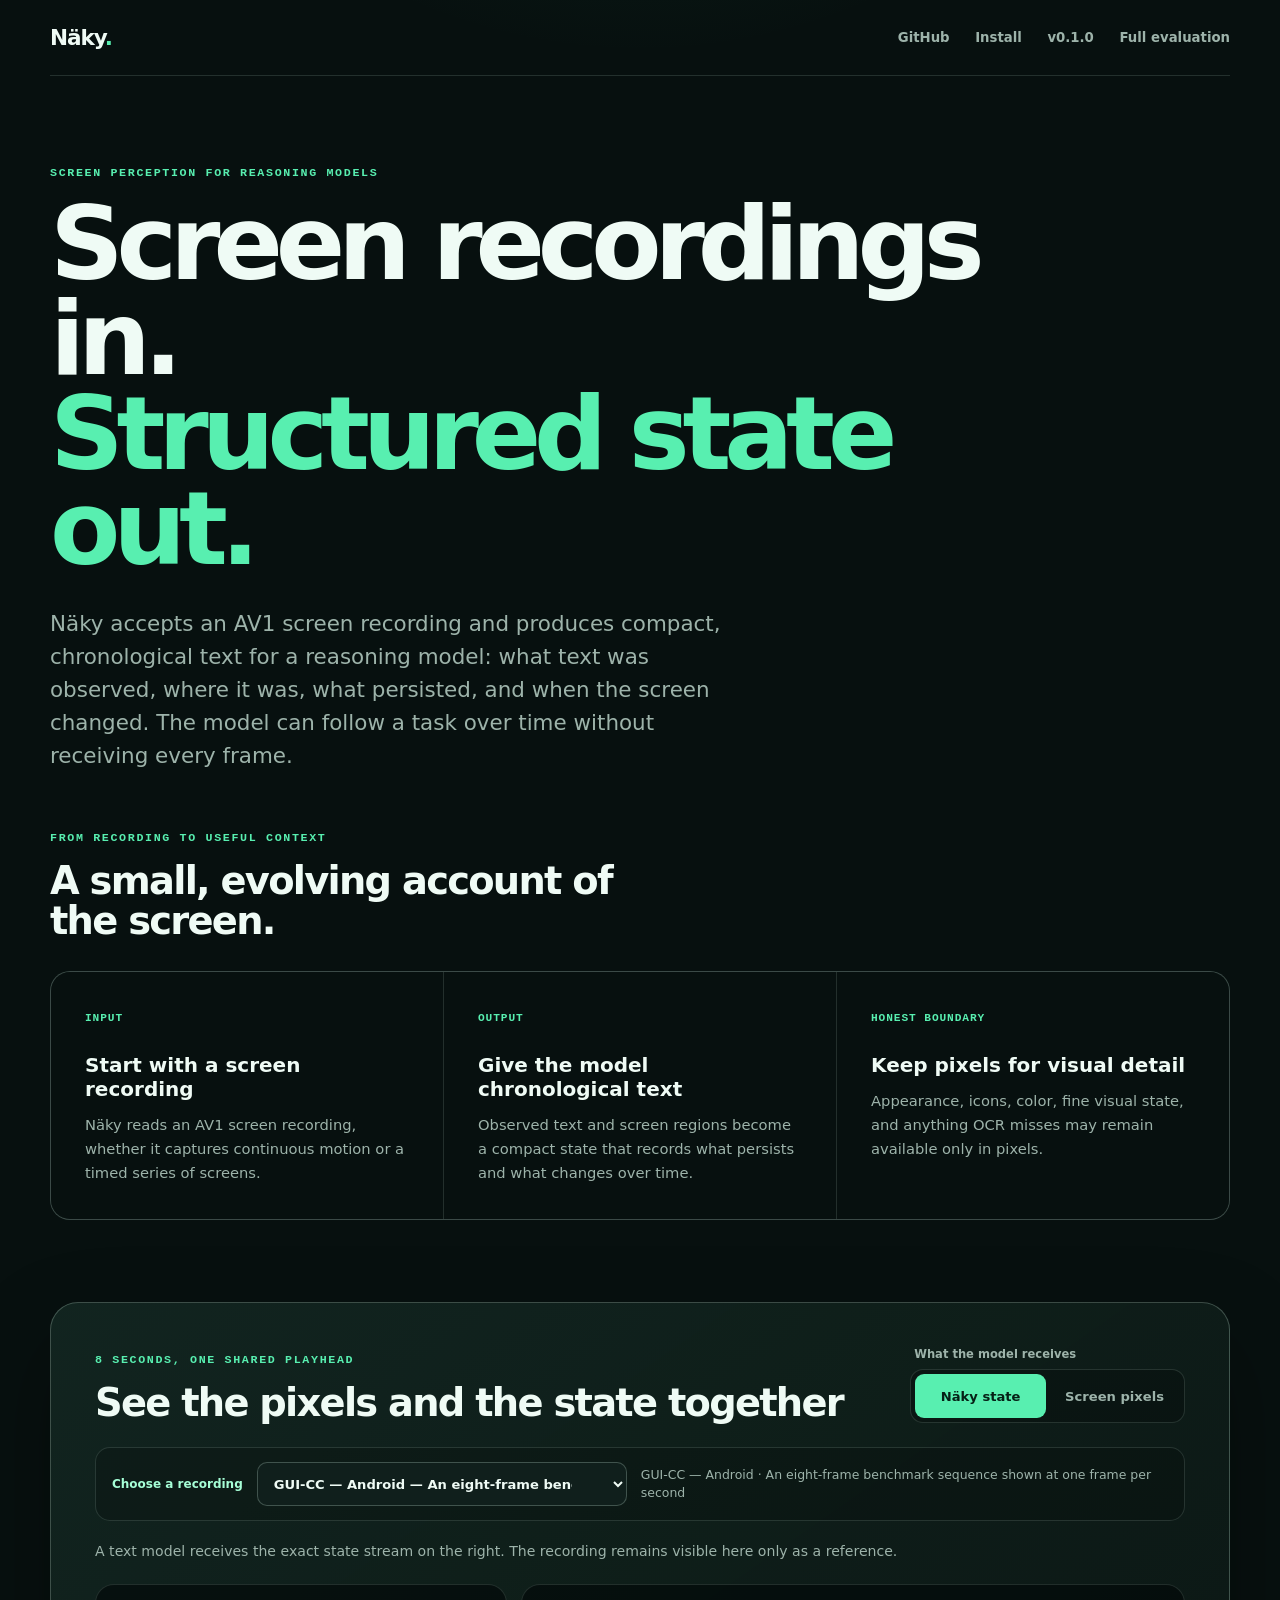
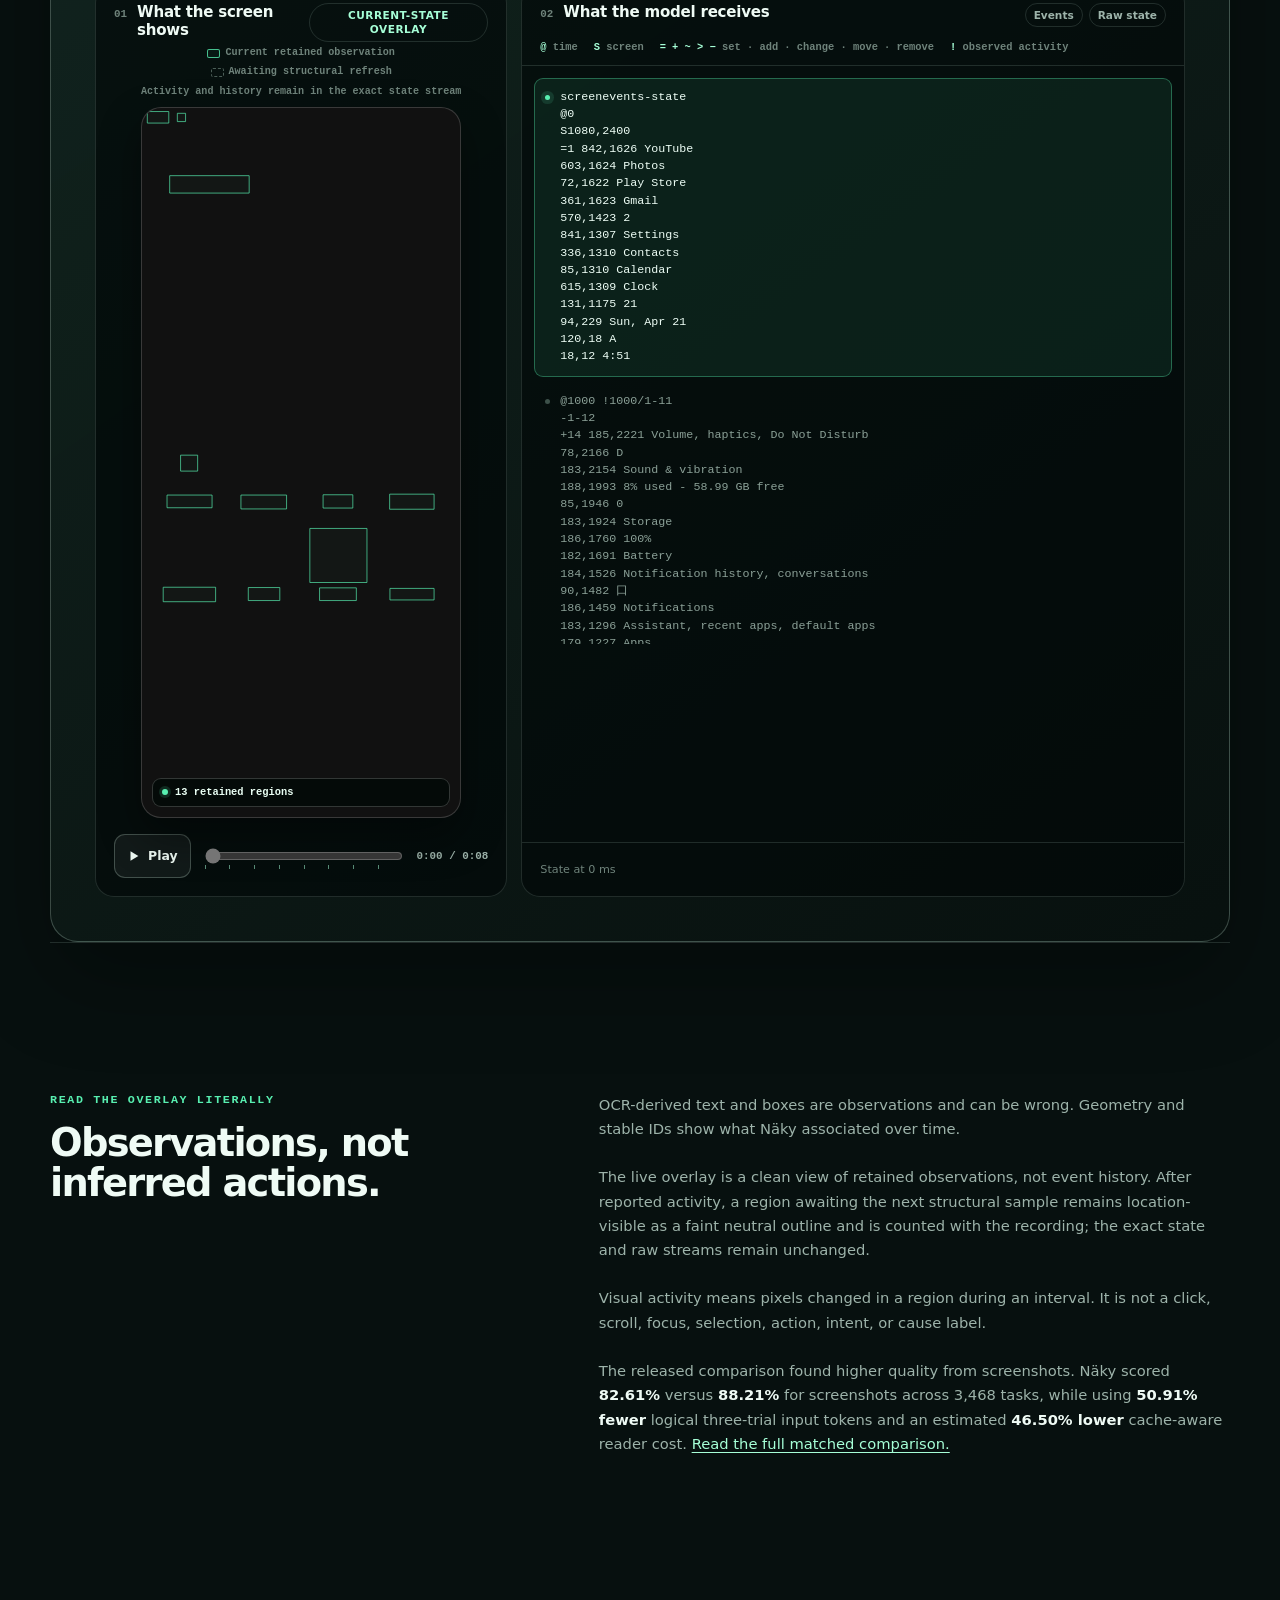
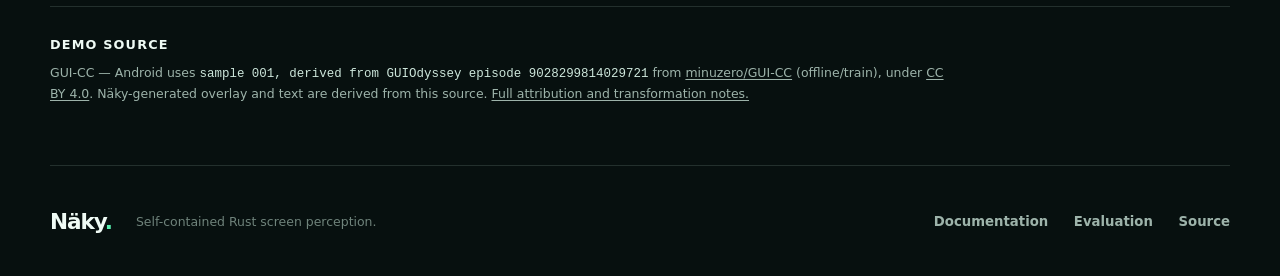
==== commit 08daff79: "Clarify the ScreenEvents landing demo" ====
--- a/index.html
+++ b/index.html
@@ -26,7 +26,17 @@
       <section class="hero" aria-labelledby="page-title">
         <p class="eyebrow">Screen perception for reasoning models</p>
         <h1 id="page-title">Screen recordings in.<br><span>Structured state out.</span></h1>
-        <p class="lede">Näky turns a screen recording into a chronological text representation: what text was observed, where it was, how it persisted, and when the screen changed.</p>
+        <p class="lede">Näky accepts an AV1 screen recording and produces compact, chronological text for a reasoning model: what text was observed, where it was, what persisted, and when the screen changed. The model can follow a task over time without receiving every frame.</p>
+      </section>
+
+      <section class="reading-guide" aria-labelledby="preserves-title">
+        <p class="section-kicker">From recording to useful context</p>
+        <h2 id="preserves-title">A small, evolving account of the screen.</h2>
+        <div class="fact-grid">
+          <article><span>Input</span><h3>Start with a screen recording</h3><p>Näky reads an AV1 screen recording, whether it captures continuous motion or a timed series of screens.</p></article>
+          <article><span>Output</span><h3>Give the model chronological text</h3><p>Observed text and screen regions become a compact state that records what persists and what changes over time.</p></article>
+          <article><span>Honest boundary</span><h3>Keep pixels for visual detail</h3><p>Appearance, icons, color, fine visual state, and anything OCR misses may remain available only in pixels.</p></article>
+        </div>
       </section>
 
       <section class="demo-shell" aria-labelledby="demo-title">
@@ -61,18 +71,18 @@
                 <span class="pane-number">01</span>
                 <h3 id="screen-title">What the screen shows</h3>
               </div>
-              <span class="pane-tag" id="overlay-status">Complete Näky overlay</span>
+              <span class="pane-tag" id="overlay-status">Current-state overlay</span>
             </div>
             <div class="overlay-legend" aria-label="Overlay legend">
-              <span><i class="legend-retained" aria-hidden="true"></i>Retained element</span>
-              <span><i class="legend-change" aria-hidden="true"></i>Recent change</span>
-              <span><i class="legend-activity" aria-hidden="true"></i>Observed activity</span>
+              <span><i class="legend-retained" aria-hidden="true"></i>Current retained observation</span>
+              <span><i class="legend-awaiting" aria-hidden="true"></i>Awaiting structural refresh</span>
+              <span>Activity and history remain in the exact state stream</span>
             </div>
             <div class="phone-stage" id="phone-stage">
               <video id="demo-video" muted playsinline preload="auto" aria-label="Screen recording used to demonstrate Näky">
-                Your browser cannot play the selected demo video. <a id="video-fallback-download" href="demo/ios-330.mp4">Download the MP4</a>.
+                Your browser cannot play the selected demo video. <a id="video-fallback-download" href="demo/guicc-001.mp4">Download the MP4</a>.
               </video>
-              <svg id="overlay" class="overlay" viewBox="0 0 304 640" preserveAspectRatio="none" aria-hidden="true"></svg>
+              <svg id="overlay" class="overlay" viewBox="0 0 1080 2400" preserveAspectRatio="none" aria-hidden="true"></svg>
               <div class="screen-caption"><span class="status-dot" aria-hidden="true"></span><span id="moment-label">Loading authentic output…</span></div>
             </div>
             <div class="playback-controls">
@@ -81,12 +91,12 @@
                 <span id="play-label">Play</span>
               </button>
               <div class="timeline-wrap">
-                <input id="timeline" type="range" min="0" max="13299" value="0" step="1" aria-label="Recording position" disabled>
+                <input id="timeline" type="range" min="0" max="8000" value="0" step="1" aria-label="Recording position" disabled>
                 <div id="marker-rail" class="marker-rail" aria-hidden="true"></div>
               </div>
-              <output id="time-output" for="timeline">0:00 / 0:13</output>
+              <output id="time-output" for="timeline">0:00 / 0:08</output>
             </div>
-            <p id="video-error" class="asset-error" hidden>Video playback is unavailable, but the timeline and state stream remain inspectable. <a id="video-download" href="demo/ios-330.mp4">Download the selected source MP4.</a></p>
+            <p id="video-error" class="asset-error" hidden>Video playback is unavailable, but the timeline and state stream remain inspectable. <a id="video-download" href="demo/guicc-001.mp4">Download the selected source MP4.</a></p>
           </article>
 
           <article class="state-column" aria-labelledby="state-title">
@@ -95,7 +105,7 @@
                 <span class="pane-number">02</span>
                 <h3 id="state-title">What the model receives</h3>
               </div>
-              <span class="raw-links"><a class="raw-link" id="raw-events-link" href="demo/ios-330.events.ndjson">Events</a><a class="raw-link" id="raw-state-link" href="demo/ios-330.screen.txt">Raw state</a></span>
+              <span class="raw-links"><a class="raw-link" id="raw-events-link" href="demo/guicc-001.events.ndjson">Events</a><a class="raw-link" id="raw-state-link" href="demo/guicc-001.screen.txt">Raw state</a></span>
             </div>
             <div class="grammar" aria-label="State syntax legend">
               <span><b>@</b> time</span><span><b>S</b> screen</span><span><b>= + ~ &gt; −</b> set · add · change · move · remove</span><span><b>!</b> observed activity</span>
@@ -112,18 +122,8 @@
         </div>
 
         <noscript>
-          <p class="noscript">JavaScript synchronizes and switches the recordings, overlays, and text. The <a href="demo/gallery.json">public demo catalog</a> links each closed manifest; you can also open the default <a href="demo/ios-330.screen.txt">exact state stream</a>, <a href="demo/ios-330.events.ndjson">ScreenEvents</a>, or <a href="demo/ios-330.mp4">recording</a>.</p>
+          <p class="noscript">JavaScript synchronizes and switches the recordings, overlays, and text. The <a href="demo/gallery.json">public demo catalog</a> links each closed manifest; you can also open the default <a href="demo/guicc-001.screen.txt">exact state stream</a>, <a href="demo/guicc-001.events.ndjson">ScreenEvents</a>, or <a href="demo/guicc-001.mp4">recording</a>.</p>
         </noscript>
-      </section>
-
-      <section class="reading-guide" aria-labelledby="preserves-title">
-        <p class="section-kicker">What survives the conversion</p>
-        <h2 id="preserves-title">A screen becomes a small, evolving document.</h2>
-        <div class="fact-grid">
-          <article><span>Identity + geometry</span><h3>Text stays anchored</h3><p>Stable IDs associate OCR observations across time. Boxes keep each observation tied to its screen position.</p></article>
-          <article><span>Time-ordered deltas</span><h3>Change stays explicit</h3><p>Additions, edits, moves, removals, and observed visual activity update the state instead of repeating every frame.</p></article>
-          <article><span>Honest boundaries</span><h3>Pixels still know more</h3><p>Appearance, icons, color, fine visual state, and anything OCR misses may remain available only in pixels.</p></article>
-        </div>
       </section>
 
       <section class="limits" aria-labelledby="limits-title">
@@ -133,7 +133,7 @@
         </div>
         <div class="limits-copy">
           <p>OCR-derived text and boxes are observations and can be wrong. Geometry and stable IDs show what Näky associated over time.</p>
-          <p>The overlay draws every element retained at the playhead, every recent structural change, and every displayed activity region. Anything extraction did not retain remains visible only in the pixels.</p>
+          <p>The live overlay is a clean view of retained observations, not event history. After reported activity, a region awaiting the next structural sample remains location-visible as a faint neutral outline and is counted with the recording; the exact state and raw streams remain unchanged.</p>
           <p>Visual activity means pixels changed in a region during an interval. It is not a click, scroll, focus, selection, action, intent, or cause label.</p>
           <p>The released comparison found higher quality from screenshots. Näky scored <strong>82.61%</strong> versus <strong>88.21%</strong> for screenshots across 3,468 tasks, while using <strong>50.91% fewer</strong> logical three-trial input tokens and an estimated <strong>46.50% lower</strong> cache-aware reader cost. <a href="evals/gui-world.html">Read the full matched comparison.</a></p>
         </div>
--- a/assets/how-it-works.css
+++ b/assets/how-it-works.css
@@ -10,7 +10,6 @@
   --mint: #58efb0;
   --mint-soft: #a6ffd7;
   --amber: #ffd36a;
-  --activity: #ff8d73;
   --page: #07100f;
   font-family: Inter, ui-sans-serif, system-ui, -apple-system, BlinkMacSystemFont, "Segoe UI", sans-serif;
   font-synthesis: none;
@@ -63,7 +62,7 @@
 .site-header nav a:hover, footer nav a:hover, .raw-link:hover { color: var(--mint-soft); }
 
 .hero {
-  padding: clamp(70px, 10vw, 132px) 0 clamp(56px, 8vw, 96px);
+  padding: clamp(54px, 7vw, 90px) 0 clamp(36px, 5vw, 58px);
   max-width: 940px;
 }
 .eyebrow, .section-kicker {
@@ -215,6 +214,7 @@
   text-transform: uppercase;
   letter-spacing: 0.05em;
 }
+.pane-tag { max-width: 48%; text-align: center; line-height: 1.25; }
 .raw-link { color: var(--muted); text-transform: none; letter-spacing: 0; }
 .state-title-row { padding: 18px 18px 0; }
 .raw-links { display: flex; flex: 0 0 auto; gap: 6px; }
@@ -233,13 +233,12 @@
 .overlay-legend span { display: inline-flex; align-items: center; gap: 5px; }
 .overlay-legend i { width: 13px; height: 9px; border-radius: 2px; }
 .legend-retained { border: 1px solid rgba(88, 239, 176, .78); background: rgba(88, 239, 176, .04); }
-.legend-change { border: 2px solid var(--amber); background: rgba(255, 211, 106, .13); }
-.legend-activity { border: 2px dashed var(--activity); background: rgba(255, 141, 115, .1); }
+.legend-awaiting { border: 1px dashed rgba(205, 239, 224, .35); background: transparent; }
 
 .phone-stage {
   position: relative;
-  width: min(100%, var(--stage-width, 304px));
-  aspect-ratio: var(--frame-ratio, 304 / 640);
+  width: min(100%, var(--stage-width, 320px));
+  aspect-ratio: var(--frame-ratio, 1080 / 2400);
   margin: auto;
   overflow: hidden;
   border: 1px solid rgba(255, 255, 255, 0.17);
@@ -248,7 +247,7 @@
   box-shadow: 0 18px 42px rgba(0, 0, 0, 0.42);
 }
 .phone-stage video, .overlay { position: absolute; inset: 0; width: 100%; height: 100%; }
-.phone-stage video { display: block; object-fit: fill; }
+.phone-stage video { display: block; object-fit: contain; }
 .overlay { pointer-events: none; overflow: visible; }
 .overlay .element-box {
   fill: rgba(88, 239, 176, 0.025);
@@ -256,36 +255,14 @@
   stroke-width: 1;
   vector-effect: non-scaling-stroke;
 }
-.overlay .change-box {
-  fill: rgba(255, 211, 106, .12);
-  stroke: var(--amber);
-  stroke-width: 2;
+.overlay .awaiting-refresh-box {
+  fill: transparent;
+  stroke: rgba(205, 239, 224, .2);
+  stroke-width: 1;
+  stroke-dasharray: 2 4;
   vector-effect: non-scaling-stroke;
 }
-.overlay .change-box.is-disappeared,
-.overlay .move-origin { fill: rgba(255, 211, 106, .035); stroke-dasharray: 3 3; }
-.overlay .move-origin {
-  stroke: rgba(255, 211, 106, .9);
-  stroke-width: 1.5;
-  vector-effect: non-scaling-stroke;
-}
-.overlay .activity-box {
-  fill: rgba(255, 141, 115, .1);
-  stroke: var(--activity);
-  stroke-width: 2;
-  stroke-dasharray: 4 3;
-  vector-effect: non-scaling-stroke;
-}
-.overlay .change-path,
-.overlay .activity-path {
-  fill: none;
-  stroke-width: 2;
-  vector-effect: non-scaling-stroke;
-}
-.overlay .change-path { stroke: var(--amber); }
-.overlay .activity-path { stroke: var(--activity); stroke-dasharray: 4 2; }
-.overlay .change-arrow-head { fill: var(--amber); }
-.overlay .activity-arrow-head { fill: var(--activity); }
+.phone-stage[data-seeking="true"] .overlay { opacity: 0; }
 .screen-caption {
   position: absolute;
   left: 10px;
@@ -401,19 +378,20 @@
 .comparison[data-mode="pixels"] .not-sent { opacity: 1; }
 .comparison[data-mode="pixels"] .pane-tag { color: var(--muted); }
 
-.reading-guide, .limits { padding: clamp(88px, 12vw, 150px) 0; }
+.reading-guide { padding: 0 0 clamp(48px, 7vw, 82px); }
+.limits { padding: clamp(88px, 12vw, 150px) 0; }
 .reading-guide > h2 { max-width: 620px; }
 .fact-grid {
   display: grid;
   grid-template-columns: repeat(3, 1fr);
   gap: 1px;
-  margin-top: 50px;
+  margin-top: 30px;
   background: var(--line);
   border: 1px solid var(--line);
   border-radius: 20px;
   overflow: hidden;
 }
-.fact-grid article { padding: clamp(24px, 3.5vw, 40px); background: var(--page); }
+.fact-grid article { padding: clamp(22px, 3vw, 34px); background: var(--page); }
 .fact-grid article > span { color: var(--mint); font: 650 .7rem ui-monospace, SFMono-Regular, Menlo, monospace; text-transform: uppercase; letter-spacing: .08em; }
 .fact-grid h3 { margin: 28px 0 12px; font-size: 1.25rem; }
 .fact-grid p, .limits-copy p, .attribution p { margin-bottom: 0; color: var(--muted); font-size: .92rem; line-height: 1.65; }
@@ -448,7 +426,6 @@
   .recording-picker { grid-template-columns: auto minmax(220px, 1fr); }
   .recording-picker p { grid-column: 1 / -1; }
   .comparison { grid-template-columns: 1fr; }
-  .phone-stage { max-height: 68vh; }
   .state-viewport { height: min(60vh, 510px); }
   .fact-grid { grid-template-columns: 1fr; }
   .limits { grid-template-columns: 1fr; }
@@ -471,14 +448,15 @@
   .recording-picker { grid-template-columns: 1fr; margin-inline: 6px; padding: 12px; }
   .recording-picker p { grid-column: auto; }
   .screen-column { padding: 12px; }
-  .phone-stage { max-height: 62vh; max-width: 100%; }
+  .phone-stage { max-width: 100%; }
   .playback-controls { grid-template-columns: auto 1fr; }
   #time-output { grid-column: 1 / -1; justify-self: end; margin-top: -6px; }
   .grammar { padding-inline: 12px; }
   .state-title-row { padding-inline: 12px; }
   .state-viewport { height: 430px; padding-inline: 7px; }
   .state-block { font-size: .69rem; }
-  .reading-guide, .limits { padding-block: 90px; }
+  .reading-guide { padding-bottom: 58px; }
+  .limits { padding-block: 90px; }
   footer { grid-template-columns: auto 1fr; }
   footer nav { grid-column: 1 / -1; padding-bottom: 24px; }
 }
